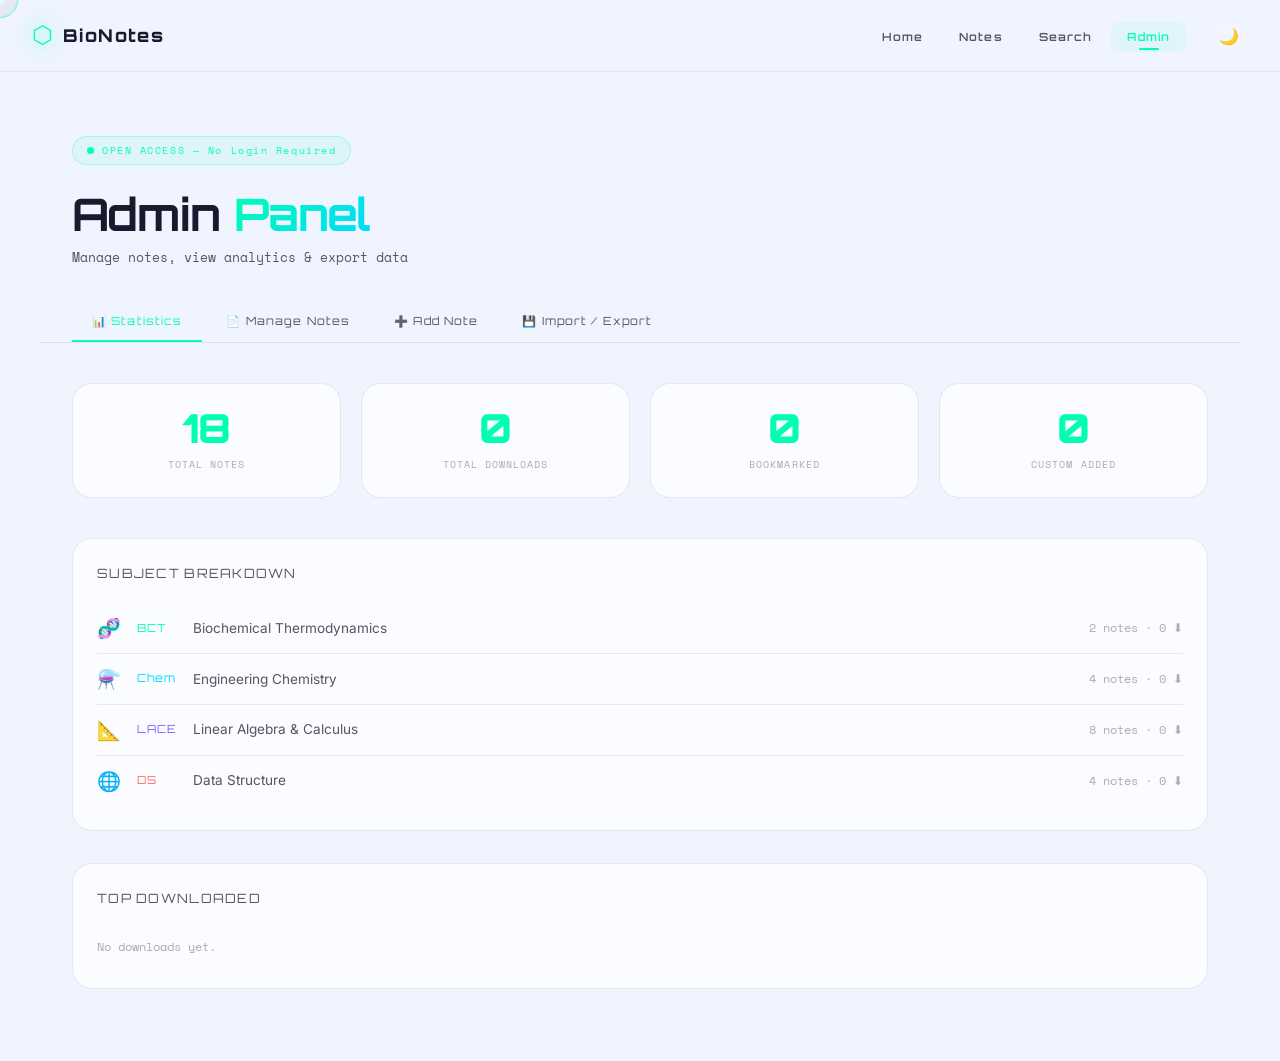
==== admin.html @ 570e51eb "Updated content" ====
<!DOCTYPE html>
<html lang="en" data-theme="dark">
<head>
  <meta charset="UTF-8" />
  <meta name="viewport" content="width=device-width, initial-scale=1.0" />
  <title>Admin Panel | BioNotes</title>
  <meta name="description" content="BioNotes admin panel — manage notes, view stats, export data." />
  <meta name="theme-color" content="#00FFB2" />

  <!-- Fonts -->
  <link rel="preconnect" href="https://fonts.googleapis.com" />
  <link rel="preconnect" href="https://fonts.gstatic.com" crossorigin />
  <link href="https://fonts.googleapis.com/css2?family=Orbitron:wght@400;600;700;900&family=Inter:wght@300;400;500;600&family=Space+Mono:wght@400;700&display=swap" rel="stylesheet" />

  <!-- CSS -->
  <link rel="stylesheet" href="assets/css/global.css" />
  <link rel="stylesheet" href="assets/css/animations.css" />
  <link rel="stylesheet" href="assets/css/cards.css" />

  <!-- GSAP -->
  <script src="https://cdnjs.cloudflare.com/ajax/libs/gsap/3.12.5/gsap.min.js"></script>

  <style>
    /* ── ADMIN PAGE ── */
    .admin-wrap {
      min-height: 100vh;
      padding-top: var(--nav-h);
    }
    .admin-hero {
      padding: 4rem 2rem 2rem;
      max-width: 1200px;
      margin: 0 auto;
    }
    .admin-hero-title {
      font-size: clamp(1.8rem, 4vw, 2.8rem);
      margin-bottom: 0.5rem;
      color: var(--clr-text);
    }
    .admin-hero-sub {
      font-family: var(--font-mono);
      font-size: 0.8rem;
      color: var(--clr-text-dim);
    }
    .admin-open-badge {
      display: inline-flex;
      align-items: center;
      gap: 8px;
      font-family: var(--font-mono);
      font-size: 0.65rem;
      letter-spacing: 0.15em;
      color: #00FFB2;
      background: rgba(0,255,178,0.08);
      border: 1px solid rgba(0,255,178,0.25);
      padding: 5px 14px;
      border-radius: 99px;
      margin-bottom: 1.5rem;
      animation: breathe 3s ease-in-out infinite;
    }

    /* ── TABS ── */
    .admin-tabs {
      display: flex;
      gap: 0.25rem;
      padding: 0 2rem;
      max-width: 1200px;
      margin: 0 auto;
      border-bottom: 1px solid var(--clr-border);
      overflow-x: auto;
      scrollbar-width: none;
    }
    .admin-tabs::-webkit-scrollbar { display: none; }
    .admin-tab {
      font-family: var(--font-head);
      font-size: 0.7rem;
      letter-spacing: 0.1em;
      color: var(--clr-text-dim);
      padding: 0.8rem 1.25rem;
      border-bottom: 2px solid transparent;
      transition: all 0.2s;
      white-space: nowrap;
      flex-shrink: 0;
    }
    .admin-tab.active, .admin-tab:hover { color: var(--clr-primary); }
    .admin-tab.active { border-bottom-color: var(--clr-primary); }

    /* ── SECTIONS ── */
    .admin-section {
      display: none;
      padding: 2.5rem 2rem;
      max-width: 1200px;
      margin: 0 auto;
      animation: fadeInUp 0.4s ease both;
    }
    .admin-section.active { display: block; }

    /* ── STATS GRID ── */
    .stats-grid {
      display: grid;
      grid-template-columns: repeat(auto-fit, minmax(160px, 1fr));
      gap: 1.25rem;
      margin-bottom: 2.5rem;
    }
    .stat-card {
      background: var(--clr-surface);
      border: 1px solid var(--clr-border);
      border-radius: var(--radius-lg);
      padding: 1.5rem;
      text-align: center;
      transition: all 0.3s;
    }
    .stat-card:hover {
      border-color: var(--clr-border-hi);
      transform: translateY(-4px);
      box-shadow: var(--glow-green);
    }
    .stat-card-num {
      font-family: var(--font-head);
      font-size: 2.5rem;
      font-weight: 900;
      color: var(--clr-primary);
      line-height: 1;
      margin-bottom: 0.5rem;
    }
    .stat-card-label {
      font-family: var(--font-mono);
      font-size: 0.65rem;
      letter-spacing: 0.1em;
      color: var(--clr-text-mute);
      text-transform: uppercase;
    }

    /* ── SUBJECT BREAKDOWN ── */
    .breakdown-panel {
      background: var(--clr-surface);
      border: 1px solid var(--clr-border);
      border-radius: var(--radius-lg);
      padding: 1.5rem;
      margin-bottom: 2rem;
    }
    .panel-title {
      font-family: var(--font-head);
      font-size: 0.8rem;
      letter-spacing: 0.1em;
      color: var(--clr-text-dim);
      margin-bottom: 1.25rem;
      text-transform: uppercase;
    }
    .stat-row {
      display: flex;
      align-items: center;
      gap: 1rem;
      padding: 0.6rem 0;
      border-bottom: 1px solid var(--clr-border);
      font-size: 0.85rem;
    }
    .stat-row:last-child { border-bottom: none; }
    .stat-row-icon  { font-size: 1.2rem; }
    .stat-row-code  { font-family: var(--font-head); font-size: 0.7rem; letter-spacing: 0.1em; min-width: 40px; }
    .stat-row-name  { flex: 1; color: var(--clr-text-dim); }
    .stat-row-val   { font-family: var(--font-mono); font-size: 0.72rem; color: var(--clr-text-mute); }
    .dl-row { display: flex; justify-content: space-between; padding: 0.5rem 0; border-bottom: 1px solid var(--clr-border); font-size: 0.82rem; }
    .dl-row:last-child { border-bottom: none; }
    .dl-file { color: var(--clr-text-dim); word-break: break-all; }
    .dl-count { font-family: var(--font-mono); color: var(--clr-primary); flex-shrink: 0; margin-left: 1rem; }

    /* ── NOTES TABLE ── */
    .admin-table-wrap {
      overflow-x: auto;
      border-radius: var(--radius-lg);
      border: 1px solid var(--clr-border);
      margin-bottom: 2rem;
    }
    .admin-table {
      width: 100%;
      border-collapse: collapse;
      font-size: 0.82rem;
    }
    .admin-table th {
      background: var(--clr-surface-2);
      padding: 0.75rem 1rem;
      text-align: left;
      font-family: var(--font-head);
      font-size: 0.65rem;
      letter-spacing: 0.1em;
      color: var(--clr-text-mute);
      text-transform: uppercase;
      border-bottom: 1px solid var(--clr-border);
    }
    .admin-table td {
      padding: 0.7rem 1rem;
      border-bottom: 1px solid var(--clr-border);
      color: var(--clr-text-dim);
      vertical-align: middle;
    }
    .notes-row:last-child td { border-bottom: none; }
    .notes-row:hover td { background: var(--clr-surface); }
    .custom-row td { background: rgba(123,97,255,0.04); }
    .note-title-cell { max-width: 300px; word-break: break-word; color: var(--clr-text); }
    .badge-subject {
      font-family: var(--font-head);
      font-size: 0.65rem;
      letter-spacing: 0.1em;
    }
    .type-badge {
      font-family: var(--font-mono);
      font-size: 0.65rem;
      background: var(--clr-surface-2);
      padding: 2px 8px;
      border-radius: 4px;
      white-space: nowrap;
    }
    .built-in-label {
      font-family: var(--font-mono);
      font-size: 0.62rem;
      color: var(--clr-text-mute);
    }

    /* ── ADMIN BUTTON ── */
    .admin-btn {
      font-family: var(--font-head);
      font-size: 0.65rem;
      letter-spacing: 0.06em;
      padding: 6px 14px;
      border-radius: var(--radius-sm);
      border: 1px solid;
      transition: all 0.2s;
      cursor: none;
    }
    .admin-btn.danger {
      color: #ff6b6b;
      border-color: rgba(255,107,107,0.3);
      background: rgba(255,107,107,0.05);
    }
    .admin-btn.danger:hover {
      background: rgba(255,107,107,0.15);
      border-color: #ff6b6b;
    }
    .admin-btn.primary {
      color: #000;
      background: var(--clr-primary);
      border-color: transparent;
    }
    .admin-btn.primary:hover { opacity: 0.85; }

    /* ── ADD NOTE FORM ── */
    .add-form {
      background: var(--clr-surface);
      border: 1px solid var(--clr-border);
      border-radius: var(--radius-xl);
      padding: 2rem;
      margin-bottom: 2rem;
    }
    .form-row {
      display: grid;
      grid-template-columns: 1fr 1fr;
      gap: 1rem;
      margin-bottom: 1rem;
    }
    .form-group {
      display: flex;
      flex-direction: column;
      gap: 0.4rem;
    }
    .form-label {
      font-family: var(--font-mono);
      font-size: 0.65rem;
      letter-spacing: 0.1em;
      color: var(--clr-text-mute);
      text-transform: uppercase;
    }
    .form-input, .form-select {
      background: var(--clr-bg);
      border: 1px solid var(--clr-border);
      border-radius: var(--radius-sm);
      padding: 0.65rem 0.9rem;
      font-family: var(--font-body);
      font-size: 0.85rem;
      color: var(--clr-text);
      outline: none;
      transition: border-color 0.2s;
    }
    .form-input:focus, .form-select:focus { border-color: var(--clr-primary); }
    [data-theme="light"] .form-input, [data-theme="light"] .form-select {
      background: #fff;
      border-color: rgba(0,0,0,0.1);
    }
    .form-input::placeholder { color: var(--clr-text-mute); }
    .form-select option { background: var(--clr-bg); }
    .form-submit {
      width: 100%;
      padding: 0.85rem;
      background: linear-gradient(135deg, var(--clr-primary), var(--clr-secondary));
      color: #000;
      font-family: var(--font-head);
      font-size: 0.78rem;
      font-weight: 700;
      letter-spacing: 0.08em;
      border: none;
      border-radius: var(--radius-md);
      cursor: none;
      transition: all 0.3s;
      margin-top: 0.5rem;
    }
    .form-submit:hover {
      transform: translateY(-2px);
      box-shadow: var(--glow-green);
    }

    /* ── ADMIN SEARCH ── */
    .admin-search-wrap {
      position: relative;
      margin-bottom: 1.25rem;
    }
    #adminSearch {
      width: 100%;
      max-width: 400px;
      background: var(--clr-surface);
      border: 1px solid var(--clr-border);
      border-radius: var(--radius-md);
      padding: 0.6rem 1rem 0.6rem 2.5rem;
      font-family: var(--font-body);
      font-size: 0.85rem;
      color: var(--clr-text);
      outline: none;
      transition: border-color 0.2s;
    }
    #adminSearch:focus { border-color: var(--clr-primary); }
    .admin-search-icon {
      position: absolute;
      left: 0.75rem;
      top: 50%;
      transform: translateY(-50%);
      color: var(--clr-text-mute);
      font-size: 0.9rem;
      pointer-events: none;
    }

    /* ── DANGER ZONE ── */
    .danger-zone {
      background: rgba(255,107,107,0.04);
      border: 1px solid rgba(255,107,107,0.2);
      border-radius: var(--radius-lg);
      padding: 1.5rem;
      margin-top: 2rem;
    }
    .danger-title {
      font-family: var(--font-head);
      font-size: 0.75rem;
      letter-spacing: 0.1em;
      color: #ff6b6b;
      margin-bottom: 1rem;
    }
    .danger-actions { display: flex; gap: 1rem; flex-wrap: wrap; }

    /* ── IMPORT/EXPORT ── */
    .io-grid {
      display: grid;
      grid-template-columns: 1fr 1fr;
      gap: 1.25rem;
      margin-bottom: 2rem;
    }
    .io-card {
      background: var(--clr-surface);
      border: 1px solid var(--clr-border);
      border-radius: var(--radius-lg);
      padding: 1.5rem;
    }
    .io-card h3 {
      font-family: var(--font-head);
      font-size: 0.85rem;
      color: var(--clr-text);
      margin-bottom: 0.5rem;
    }
    .io-card p {
      font-size: 0.8rem;
      color: var(--clr-text-dim);
      margin-bottom: 1rem;
    }
    .import-label {
      display: inline-block;
      font-family: var(--font-head);
      font-size: 0.72rem;
      letter-spacing: 0.06em;
      color: var(--clr-primary);
      border: 1px solid rgba(0,255,178,0.3);
      padding: 8px 20px;
      border-radius: var(--radius-md);
      cursor: none;
      transition: all 0.2s;
    }
    .import-label:hover { background: rgba(0,255,178,0.08); }
    #importInput { display: none; }

    /* ── TOAST ── */
    .admin-toast {
      position: fixed;
      bottom: 2rem;
      left: 50%;
      transform: translateX(-50%) translateY(20px);
      background: var(--clr-primary);
      color: #000;
      font-family: var(--font-head);
      font-size: 0.78rem;
      letter-spacing: 0.06em;
      padding: 0.75rem 1.5rem;
      border-radius: 99px;
      z-index: 9999;
      opacity: 0;
      transition: opacity 0.3s, transform 0.3s;
      box-shadow: var(--glow-green);
    }
    .admin-toast.error { background: #ff6b6b; }

    .empty-note { color: var(--clr-text-mute); font-family: var(--font-mono); font-size: 0.75rem; padding: 0.5rem 0; }

    @media (max-width: 700px) {
      .form-row { grid-template-columns: 1fr; }
      .io-grid  { grid-template-columns: 1fr; }
    }
  </style>
</head>
<body>
  <div id="scrollProgress"></div>
  <div id="cursor-dot"></div>
  <div id="cursor-ring"></div>

  <!-- NAV -->
  <nav class="navbar" id="navbar">
    <div class="nav-inner">
      <a href="index.html" class="nav-logo">
        <span class="logo-icon">⬡</span>
        <span class="logo-text">BioNotes</span>
      </a>
      <ul class="nav-links">
        <li><a href="index.html"  class="nav-link">Home</a></li>
        <li><a href="notes.html"  class="nav-link">Notes</a></li>
        <li><a href="search.html" class="nav-link">Search</a></li>
        <li><a href="admin.html"  class="nav-link active">Admin</a></li>
      </ul>
      <button class="theme-toggle" aria-label="Toggle theme"><span class="theme-icon">☀️</span></button>
      <button class="nav-hamburger" id="navHamburger" aria-label="Toggle menu">
        <span></span><span></span><span></span>
      </button>
    </div>
    <div class="nav-mobile-menu" id="navMobileMenu">
      <a href="index.html"  class="mobile-link">Home</a>
      <a href="notes.html"  class="mobile-link">Notes</a>
      <a href="search.html" class="mobile-link">Search</a>
      <a href="admin.html"  class="mobile-link">Admin</a>
    </div>
  </nav>

  <div class="admin-wrap">

    <!-- HERO -->
    <div class="admin-hero">
      <div class="admin-open-badge">
        <span style="width:7px;height:7px;border-radius:50%;background:currentColor;flex-shrink:0;animation:pulse 2s infinite"></span>
        OPEN ACCESS — No Login Required
      </div>
      <h1 class="admin-hero-title">Admin <span class="gradient-text">Panel</span></h1>
      <p class="admin-hero-sub">Manage notes, view analytics &amp; export data</p>
    </div>

    <!-- TABS -->
    <div class="admin-tabs">
      <button class="admin-tab active" data-tab="stats">📊 Statistics</button>
      <button class="admin-tab" data-tab="notes">📄 Manage Notes</button>
      <button class="admin-tab" data-tab="add">➕ Add Note</button>
      <button class="admin-tab" data-tab="data">💾 Import / Export</button>
    </div>

    <!-- TAB: STATS -->
    <div class="admin-section active" id="tab-stats">
      <div class="stats-grid">
        <div class="stat-card">
          <div class="stat-card-num" id="statNotes">—</div>
          <div class="stat-card-label">Total Notes</div>
        </div>
        <div class="stat-card">
          <div class="stat-card-num" id="statDownloads">—</div>
          <div class="stat-card-label">Total Downloads</div>
        </div>
        <div class="stat-card">
          <div class="stat-card-num" id="statBookmarks">—</div>
          <div class="stat-card-label">Bookmarked</div>
        </div>
        <div class="stat-card">
          <div class="stat-card-num" id="statCustom">—</div>
          <div class="stat-card-label">Custom Added</div>
        </div>
      </div>

      <div class="breakdown-panel">
        <div class="panel-title">Subject Breakdown</div>
        <div id="subjectBreakdown"></div>
      </div>

      <div class="breakdown-panel">
        <div class="panel-title">Top Downloaded</div>
        <div id="topDownloaded"></div>
      </div>
    </div>

    <!-- TAB: MANAGE NOTES -->
    <div class="admin-section" id="tab-notes">
      <div class="admin-search-wrap">
        <span class="admin-search-icon">🔍</span>
        <input type="search" id="adminSearch" placeholder="Filter notes by title, subject…" />
      </div>
      <div class="admin-table-wrap">
        <table class="admin-table">
          <thead>
            <tr>
              <th>Subject</th>
              <th>Title</th>
              <th>Type</th>
              <th>CO</th>
              <th>Downloads</th>
              <th>Action</th>
            </tr>
          </thead>
          <tbody id="notesTableBody">
            <tr><td colspan="6" style="text-align:center;padding:2rem;color:var(--clr-text-mute);font-family:var(--font-mono);font-size:0.75rem">Loading…</td></tr>
          </tbody>
        </table>
      </div>

      <div class="danger-zone">
        <div class="danger-title">⚠ DANGER ZONE</div>
        <div class="danger-actions">
          <button class="admin-btn danger" id="clearDownloads">Reset Download Counters</button>
          <button class="admin-btn danger" id="clearBookmarks">Clear All Bookmarks</button>
        </div>
      </div>
    </div>

    <!-- TAB: ADD NOTE -->
    <div class="admin-section" id="tab-add">
      <p style="font-size:0.85rem;color:var(--clr-text-dim);margin-bottom:1.5rem;font-family:var(--font-mono)">
        📁 Add a custom note entry. Place the PDF file in the project root first, then register it here. Custom notes are stored in your browser's localStorage.
      </p>
      <form class="add-form" id="addNoteForm">
        <div class="form-row">
          <div class="form-group">
            <label class="form-label" for="nFile">PDF Filename *</label>
            <input class="form-input" id="nFile" name="file" type="text" placeholder="e.g. MyNotes.pdf" required />
          </div>
          <div class="form-group">
            <label class="form-label" for="nSubject">Subject *</label>
            <select class="form-select" id="nSubject" name="subject" required>
              <option value="">Select subject</option>
              <option value="BCT">BCT — Biochemical Thermodynamics</option>
              <option value="Chem">Chem — Engineering Chemistry</option>
              <option value="LACE">LACE — Linear Algebra &amp; Calculus</option>
              <option value="DS">DS — Data Structure</option>
            </select>
          </div>
        </div>
        <div class="form-group" style="margin-bottom:1rem">
          <label class="form-label" for="nTitle">Note Title *</label>
          <input class="form-input" id="nTitle" name="title" type="text" placeholder="e.g. Engineering Chemistry — CO 4" required />
        </div>
        <div class="form-row">
          <div class="form-group">
            <label class="form-label" for="nCO">Course Outcome</label>
            <input class="form-input" id="nCO" name="co" type="number" min="1" max="6" placeholder="e.g. 4" />
          </div>
          <div class="form-group">
            <label class="form-label" for="nType">Type</label>
            <select class="form-select" id="nType" name="type">
              <option>Full Notes</option>
              <option>Combined Notes</option>
              <option>Practice Problems</option>
              <option>Programs</option>
            </select>
          </div>
        </div>
        <button class="form-submit" type="submit">➕ Add Note to Registry</button>
      </form>
    </div>

    <!-- TAB: IMPORT / EXPORT -->
    <div class="admin-section" id="tab-data">
      <div class="io-grid">
        <div class="io-card">
          <h3>📤 Export Data</h3>
          <p>Download all custom notes, download counts, and bookmarks as a JSON file for backup.</p>
          <button class="admin-btn primary" id="exportBtn">Export JSON</button>
        </div>
        <div class="io-card">
          <h3>📥 Import Data</h3>
          <p>Restore a previously exported JSON file. This will overwrite current custom data.</p>
          <label class="import-label" for="importInput">Choose JSON File</label>
          <input type="file" id="importInput" accept=".json" />
        </div>
      </div>
      <div class="breakdown-panel" style="margin-top:0">
        <div class="panel-title">How Custom Notes Work</div>
        <div style="font-size:0.84rem;color:var(--clr-text-dim);line-height:1.8;font-family:var(--font-mono)">
          1. Place your PDF file in the project root folder (<code style="color:var(--clr-primary)">d:\KLbiotech\</code>)<br>
          2. Go to <strong>Add Note</strong> and fill in the filename exactly as it appears<br>
          3. Your note will appear in the Notes browser and Search immediately<br>
          4. Custom notes are saved in your browser — export to share with others
        </div>
      </div>
    </div>

  </div><!-- /admin-wrap -->

  <script src="assets/js/notes-data.js"></script>
  <script src="assets/js/theme.js"></script>
  <script src="assets/js/gsap-animations.js"></script>
  <script src="assets/js/cursor.js"></script>
  <script src="assets/js/admin.js"></script>
</body>
</html>
---- assets/css/global.css ----
/* ═══════════════════════════════════════════════════
   BIONOTES — Global CSS v2.0
   Design System | Reset | Typography | Components
═══════════════════════════════════════════════════ */

/* ── DARK MODE TOKENS (default) ── */
:root {
  --clr-primary:    #00FFB2;
  --clr-secondary:  #00D9FF;
  --clr-accent:     #7B61FF;
  --clr-bg:         #080810;
  --clr-bg-2:       #0d0d1a;
  --clr-surface:    rgba(255,255,255,0.04);
  --clr-surface-2:  rgba(255,255,255,0.08);
  --clr-surface-3:  rgba(255,255,255,0.12);
  --clr-border:     rgba(255,255,255,0.07);
  --clr-border-hi:  rgba(0,255,178,0.25);
  --clr-text:       #E8E8E8;
  --clr-text-dim:   #888;
  --clr-text-mute:  #3A3A4A;

  --glow-green:   0 0 20px rgba(0,255,178,0.35), 0 0 60px rgba(0,255,178,0.12);
  --glow-cyan:    0 0 20px rgba(0,217,255,0.35), 0 0 60px rgba(0,217,255,0.12);
  --glow-purple:  0 0 20px rgba(123,97,255,0.35);
  --glow-subtle:  0 8px 40px rgba(0,0,0,0.6);

  --radius-sm: 8px;
  --radius-md: 14px;
  --radius-lg: 20px;
  --radius-xl: 28px;
  --radius-2xl: 36px;

  --trans-fast:   0.15s cubic-bezier(0.4,0,0.2,1);
  --trans-normal: 0.3s  cubic-bezier(0.4,0,0.2,1);
  --trans-slow:   0.6s  cubic-bezier(0.4,0,0.2,1);
  --trans-spring: 0.4s  cubic-bezier(0.34,1.56,0.64,1);

  --font-head: 'Orbitron', sans-serif;
  --font-body: 'Inter', sans-serif;
  --font-mono: 'Space Mono', monospace;

  --nav-h: 72px;
}

/* ── LIGHT MODE TOKENS ── */
[data-theme="light"] {
  --clr-bg:         #f0f4ff;
  --clr-bg-2:       #e8eeff;
  --clr-surface:    rgba(255,255,255,0.7);
  --clr-surface-2:  rgba(255,255,255,0.85);
  --clr-surface-3:  rgba(255,255,255,0.95);
  --clr-border:     rgba(0,0,0,0.08);
  --clr-border-hi:  rgba(0,180,130,0.3);
  --clr-text:       #1a1a2e;
  --clr-text-dim:   #556;
  --clr-text-mute:  #aab;
  --glow-green:   0 0 20px rgba(0,200,140,0.2), 0 0 40px rgba(0,200,140,0.08);
  --glow-subtle:  0 8px 40px rgba(0,0,0,0.1);
}

/* ── GLOBAL COLOR TRANSITION ── */
html {
  transition: background-color 0.4s ease, color 0.4s ease;
}

/* ── RESET ── */
*, *::before, *::after { box-sizing: border-box; margin: 0; padding: 0; }
html { scroll-behavior: smooth; }
body {
  font-family: var(--font-body);
  background: var(--clr-bg);
  color: var(--clr-text);
  line-height: 1.6;
  min-height: 100vh;
  overflow-x: hidden;
  transition: background 0.4s ease, color 0.4s ease;
}
a { color: inherit; text-decoration: none; }
button { cursor: pointer; font-family: inherit; border: none; background: none; }
img { display: block; max-width: 100%; }
ul { list-style: none; }

/* ── SCROLLBAR ── */
::-webkit-scrollbar { width: 4px; }
::-webkit-scrollbar-track { background: var(--clr-bg); }
::-webkit-scrollbar-thumb {
  background: linear-gradient(180deg, var(--clr-primary), var(--clr-accent));
  border-radius: 99px;
}

/* ── SELECTION ── */
::selection { background: rgba(0,255,178,0.2); color: var(--clr-primary); }

/* ── TYPOGRAPHY ── */
h1, h2, h3, h4 {
  font-family: var(--font-head);
  line-height: 1.15;
  letter-spacing: -0.02em;
}

/* ── GRADIENT TEXT ── */
.gradient-text {
  background: linear-gradient(135deg, var(--clr-primary) 0%, var(--clr-secondary) 100%);
  -webkit-background-clip: text;
  -webkit-text-fill-color: transparent;
  background-clip: text;
}
.gradient-text-2 {
  background: linear-gradient(135deg, var(--clr-secondary) 0%, var(--clr-accent) 100%);
  -webkit-background-clip: text;
  -webkit-text-fill-color: transparent;
  background-clip: text;
}

/* ── SECTION TAG ── */
.section-tag {
  display: inline-block;
  font-family: var(--font-mono);
  font-size: 0.68rem;
  letter-spacing: 0.25em;
  color: var(--clr-primary);
  background: rgba(0,255,178,0.07);
  border: 1px solid rgba(0,255,178,0.2);
  padding: 5px 16px;
  border-radius: 99px;
  margin-bottom: 1rem;
  text-transform: uppercase;
}

/* ── SECTION HEADER ── */
.section-header {
  text-align: center;
  margin-bottom: 3.5rem;
}
.section-title {
  font-size: clamp(2rem, 4vw, 3.2rem);
  margin-bottom: 0.75rem;
  color: var(--clr-text);
}
.section-sub {
  color: var(--clr-text-dim);
  font-size: 1rem;
  max-width: 520px;
  margin: 0 auto;
}

/* ── GLASSMORPHISM CARD BASE ── */
.glass-card {
  background: var(--clr-surface);
  backdrop-filter: blur(20px);
  -webkit-backdrop-filter: blur(20px);
  border: 1px solid var(--clr-border);
  border-radius: var(--radius-lg);
}
[data-theme="light"] .glass-card {
  background: rgba(255,255,255,0.6);
  border-color: rgba(0,0,0,0.06);
  box-shadow: 0 4px 24px rgba(0,0,0,0.08);
}

/* ── BUTTONS ── */
.btn-primary {
  display: inline-flex;
  align-items: center;
  gap: 8px;
  position: relative;
  overflow: hidden;
  background: linear-gradient(135deg, var(--clr-primary), var(--clr-secondary));
  color: #000;
  font-family: var(--font-head);
  font-size: 0.8rem;
  font-weight: 700;
  letter-spacing: 0.06em;
  padding: 14px 30px;
  border-radius: 99px;
  transition: transform var(--trans-normal), box-shadow var(--trans-normal);
  cursor: none;
  border: none;
  text-decoration: none;
}
.btn-primary:hover {
  transform: translateY(-3px) scale(1.04);
  box-shadow: var(--glow-green), 0 20px 40px rgba(0,255,178,0.2);
}
.btn-primary:active { transform: translateY(0) scale(0.97); }
.btn-glow {
  position: absolute;
  inset: -50%;
  background: radial-gradient(circle, rgba(255,255,255,0.3), transparent 70%);
  opacity: 0;
  transition: opacity 0.5s;
  pointer-events: none;
}
.btn-primary:hover .btn-glow { opacity: 1; }

.btn-ghost {
  display: inline-flex;
  align-items: center;
  gap: 8px;
  background: transparent;
  color: var(--clr-text-dim);
  font-family: var(--font-head);
  font-size: 0.8rem;
  font-weight: 600;
  letter-spacing: 0.05em;
  padding: 13px 28px;
  border-radius: 99px;
  border: 1px solid var(--clr-border);
  transition: all var(--trans-normal);
  cursor: none;
  text-decoration: none;
}
.btn-ghost:hover {
  border-color: var(--clr-primary);
  color: var(--clr-primary);
  background: rgba(0,255,178,0.06);
  transform: translateY(-2px);
}

/* ── NAVBAR ── */
.navbar {
  position: fixed;
  top: 0; left: 0; right: 0;
  z-index: 1000;
  height: var(--nav-h);
  background: rgba(8,8,16,0.5);
  backdrop-filter: blur(24px) saturate(180%);
  -webkit-backdrop-filter: blur(24px) saturate(180%);
  border-bottom: 1px solid var(--clr-border);
  transition: background var(--trans-normal), box-shadow var(--trans-normal);
}
[data-theme="light"] .navbar {
  background: rgba(240,244,255,0.7);
  border-bottom-color: rgba(0,0,0,0.06);
}
.navbar.scrolled {
  background: rgba(8,8,16,0.95);
  box-shadow: 0 1px 0 var(--clr-border-hi), 0 4px 30px rgba(0,0,0,0.5);
}
[data-theme="light"] .navbar.scrolled {
  background: rgba(240,244,255,0.97);
  box-shadow: 0 1px 0 rgba(0,180,130,0.2), 0 4px 20px rgba(0,0,0,0.08);
}
.nav-inner {
  max-width: 1360px;
  margin: 0 auto;
  height: 100%;
  display: flex;
  align-items: center;
  gap: 1.5rem;
  padding: 0 2rem;
}
.nav-logo {
  display: flex;
  align-items: center;
  gap: 10px;
  flex-shrink: 0;
  text-decoration: none;
}
.logo-icon {
  font-size: 1.5rem;
  color: var(--clr-primary);
  filter: drop-shadow(0 0 10px var(--clr-primary));
  transition: filter 0.3s;
}
.nav-logo:hover .logo-icon {
  filter: drop-shadow(0 0 20px var(--clr-primary));
}
.logo-text {
  font-family: var(--font-head);
  font-size: 1.1rem;
  font-weight: 800;
  color: var(--clr-text);
  letter-spacing: 0.08em;
}
.nav-links {
  display: flex;
  align-items: center;
  gap: 0.25rem;
  margin-left: auto;
}
.nav-link {
  font-family: var(--font-head);
  font-size: 0.7rem;
  font-weight: 600;
  letter-spacing: 0.1em;
  color: var(--clr-text-dim);
  padding: 8px 16px;
  border-radius: var(--radius-sm);
  transition: color var(--trans-fast), background var(--trans-fast);
  text-decoration: none;
  position: relative;
}
.nav-link::after {
  content: '';
  position: absolute;
  bottom: 2px; left: 50%;
  transform: translateX(-50%) scaleX(0);
  width: 20px;
  height: 2px;
  background: var(--clr-primary);
  border-radius: 99px;
  transition: transform var(--trans-spring);
}
.nav-link:hover::after, .nav-link.active::after { transform: translateX(-50%) scaleX(1); }
.nav-link:hover, .nav-link.active { color: var(--clr-primary); background: rgba(0,255,178,0.06); }
.nav-cta {
  font-family: var(--font-head);
  font-size: 0.72rem;
  font-weight: 700;
  letter-spacing: 0.08em;
  color: #000;
  background: linear-gradient(135deg, var(--clr-primary), var(--clr-secondary));
  padding: 9px 20px;
  border-radius: 99px;
  border: none;
  transition: all var(--trans-fast);
  flex-shrink: 0;
}
.nav-cta:hover {
  transform: scale(1.05);
  box-shadow: 0 0 20px rgba(0,255,178,0.4);
}
.nav-hamburger {
  display: none;
  flex-direction: column;
  gap: 5px;
  padding: 8px;
  margin-left: 0.5rem;
  border-radius: var(--radius-sm);
  transition: background var(--trans-fast);
}
.nav-hamburger:hover { background: var(--clr-surface-2); }
.nav-hamburger span {
  display: block;
  width: 22px;
  height: 2px;
  background: var(--clr-text-dim);
  border-radius: 2px;
  transition: all 0.3s ease;
}
.nav-hamburger.open span:nth-child(1) { transform: rotate(45deg) translate(5px, 5px); }
.nav-hamburger.open span:nth-child(2) { opacity: 0; transform: translateX(-10px); }
.nav-hamburger.open span:nth-child(3) { transform: rotate(-45deg) translate(5px, -5px); }

.nav-mobile-menu {
  display: none;
  flex-direction: column;
  background: rgba(8,8,16,0.98);
  border-top: 1px solid var(--clr-border);
  padding: 1.5rem 2rem;
  gap: 0.5rem;
}
[data-theme="light"] .nav-mobile-menu { background: rgba(240,244,255,0.98); }
.nav-mobile-menu.open { display: flex; }
.mobile-link {
  padding: 12px 0;
  font-family: var(--font-head);
  font-size: 0.85rem;
  color: var(--clr-text-dim);
  border-bottom: 1px solid var(--clr-border);
  text-decoration: none;
  letter-spacing: 0.06em;
  transition: color var(--trans-fast), padding var(--trans-fast);
}
.mobile-link:last-child { border-bottom: none; }
.mobile-link:hover { color: var(--clr-primary); padding-left: 8px; }

/* ── SUBJECTS SECTION (Homepage) ── */
.subjects-section {
  padding: 6rem 2rem;
  max-width: 1360px;
  margin: 0 auto;
  position: relative;
  z-index: 1;
}
.subjects-grid {
  display: grid;
  grid-template-columns: repeat(auto-fit, minmax(280px, 1fr));
  gap: 1.5rem;
}

/* ── HOW IT WORKS ── */
.how-section {
  padding: 6rem 2rem;
  position: relative;
  z-index: 1;
}
.how-section::before {
  content: '';
  position: absolute;
  inset: 0;
  background: linear-gradient(180deg, transparent, rgba(0,255,178,0.02), transparent);
  pointer-events: none;
}
.steps-grid {
  display: grid;
  grid-template-columns: repeat(auto-fit, minmax(240px, 1fr));
  gap: 1.5rem;
  max-width: 960px;
  margin: 0 auto;
}
.step-card {
  background: var(--clr-surface);
  backdrop-filter: blur(12px);
  border: 1px solid var(--clr-border);
  border-radius: var(--radius-xl);
  padding: 2.5rem 2rem;
  text-align: center;
  position: relative;
  overflow: hidden;
  transition: all var(--trans-normal);
}
.step-card::before {
  content: attr(data-step);
  position: absolute;
  top: 1.25rem; right: 1.25rem;
  font-family: var(--font-mono);
  font-size: 0.6rem;
  color: var(--clr-text-mute);
  letter-spacing: 0.1em;
}
.step-card::after {
  content: '';
  position: absolute;
  inset: 0;
  background: radial-gradient(circle at 50% 0%, rgba(0,255,178,0.08), transparent 60%);
  opacity: 0;
  transition: opacity var(--trans-normal);
}
.step-card:hover {
  border-color: var(--clr-border-hi);
  background: var(--clr-surface-2);
  transform: translateY(-6px);
  box-shadow: 0 20px 60px rgba(0,0,0,0.4), var(--glow-green);
}
.step-card:hover::after { opacity: 1; }
.step-icon {
  font-size: 2.8rem;
  margin-bottom: 1.25rem;
  filter: drop-shadow(0 0 12px rgba(0,255,178,0.3));
  transition: filter 0.3s, transform 0.3s;
}
.step-card:hover .step-icon {
  filter: drop-shadow(0 0 20px rgba(0,255,178,0.6));
  transform: scale(1.1) rotate(5deg);
}
.step-card h3 {
  font-size: 1rem;
  font-family: var(--font-head);
  color: var(--clr-text);
  margin-bottom: 0.6rem;
}
.step-card p { font-size: 0.88rem; color: var(--clr-text-dim); line-height: 1.7; }

/* ── FOOTER ── */
.footer {
  border-top: 1px solid var(--clr-border);
  padding: 5rem 2rem 2rem;
  position: relative;
  z-index: 1;
}
.footer-inner { max-width: 1360px; margin: 0 auto; }
.footer-grid {
  display: grid;
  grid-template-columns: 2fr 1fr 1fr 1fr;
  gap: 3rem;
  margin-bottom: 3rem;
}
.footer-brand {
  display: flex;
  flex-direction: column;
  gap: 0.75rem;
}
.footer-logo {
  font-family: var(--font-head);
  font-size: 1.3rem;
  font-weight: 800;
  color: var(--clr-primary);
  display: flex;
  align-items: center;
  gap: 10px;
  letter-spacing: 0.08em;
  filter: drop-shadow(0 0 20px rgba(0,255,178,0.3));
  text-decoration: none;
}
.footer-brand-desc {
  font-size: 0.85rem;
  color: var(--clr-text-dim);
  line-height: 1.7;
  max-width: 300px;
}
.footer-tag {
  font-family: var(--font-mono);
  font-size: 0.62rem;
  letter-spacing: 0.1em;
  color: var(--clr-primary);
  margin-top: 0.25rem;
}
.footer-col {
  display: flex;
  flex-direction: column;
  gap: 0.6rem;
}
.footer-col-title {
  font-family: var(--font-head);
  font-size: 0.68rem;
  letter-spacing: 0.15em;
  text-transform: uppercase;
  color: var(--clr-text);
  margin-bottom: 0.35rem;
}
.footer-link {
  font-size: 0.82rem;
  color: var(--clr-text-dim);
  text-decoration: none;
  transition: color var(--trans-fast), padding-left var(--trans-fast);
  display: block;
}
.footer-link:hover { color: var(--clr-primary); padding-left: 4px; }
.footer-muted {
  font-size: 0.8rem;
  color: var(--clr-text-mute);
  font-family: var(--font-mono);
}
.footer-bottom {
  display: flex;
  align-items: center;
  justify-content: space-between;
  padding-top: 2rem;
  border-top: 1px solid var(--clr-border);
  flex-wrap: wrap;
  gap: 1rem;
}
.footer-copy {
  font-size: 0.75rem;
  color: var(--clr-text-mute);
  font-family: var(--font-mono);
}
.footer-badges {
  display: flex;
  gap: 0.5rem;
  flex-wrap: wrap;
}
.footer-badge {
  font-family: var(--font-mono);
  font-size: 0.6rem;
  letter-spacing: 0.08em;
  color: var(--clr-text-mute);
  border: 1px solid var(--clr-border);
  padding: 3px 10px;
  border-radius: 4px;
}
@media (max-width: 900px) {
  .footer-grid { grid-template-columns: 1fr 1fr; }
  .footer-brand { grid-column: 1 / -1; }
}
@media (max-width: 500px) {
  .footer-grid { grid-template-columns: 1fr; }
  .footer-bottom { flex-direction: column; text-align: center; }
}

/* ── MODAL ── */
.modal-overlay {
  position: fixed;
  inset: 0;
  background: rgba(0,0,0,0.85);
  backdrop-filter: blur(16px);
  -webkit-backdrop-filter: blur(16px);
  z-index: 5000;
  display: flex;
  align-items: center;
  justify-content: center;
  padding: 2rem;
  opacity: 0;
  pointer-events: none;
  transition: opacity var(--trans-normal);
}
.modal-overlay.open {
  opacity: 1;
  pointer-events: all;
}
.modal-box {
  background: linear-gradient(145deg, #111118, #0d0d18);
  border: 1px solid var(--clr-border-hi);
  border-radius: var(--radius-2xl);
  padding: 2.5rem;
  max-width: 520px;
  width: 100%;
  box-shadow: var(--glow-green), 0 40px 80px rgba(0,0,0,0.8);
  transform: scale(0.92) translateY(30px);
  transition: transform var(--trans-spring);
  position: relative;
  overflow: hidden;
}
.modal-box::before {
  content: '';
  position: absolute;
  top: 0; left: 0; right: 0;
  height: 2px;
  background: linear-gradient(90deg, transparent, var(--clr-primary), transparent);
}
.modal-overlay.open .modal-box { transform: scale(1) translateY(0); }
[data-theme="light"] .modal-box { background: linear-gradient(145deg, #ffffff, #f5f7ff); }
.modal-header {
  display: flex;
  align-items: flex-start;
  justify-content: space-between;
  gap: 1rem;
  margin-bottom: 1.5rem;
}
.modal-title {
  font-size: 1.1rem;
  font-family: var(--font-head);
  color: var(--clr-text);
  line-height: 1.4;
}
.modal-close {
  color: var(--clr-text-dim);
  font-size: 1.2rem;
  padding: 4px 10px;
  border-radius: var(--radius-sm);
  transition: color var(--trans-fast), background var(--trans-fast);
  flex-shrink: 0;
}
.modal-close:hover { color: #fff; background: var(--clr-surface-2); }
.modal-meta {
  font-size: 0.85rem;
  color: var(--clr-text-dim);
  margin-bottom: 1.5rem;
  line-height: 1.8;
  background: var(--clr-surface);
  padding: 1rem 1.25rem;
  border-radius: var(--radius-md);
  border: 1px solid var(--clr-border);
}
.modal-meta strong { color: var(--clr-text); font-family: var(--font-mono); font-size: 0.75rem; letter-spacing: 0.05em; }
.modal-actions { display: flex; gap: 1rem; flex-wrap: wrap; }

/* Modal iframe preview */
.modal-preview-wrap {
  margin-bottom: 1.5rem;
  border-radius: var(--radius-md);
  overflow: hidden;
  border: 1px solid var(--clr-border);
  height: 240px;
  background: #000;
  position: relative;
}
.modal-preview-wrap iframe {
  width: 100%; height: 100%;
  border: none;
}
.modal-preview-placeholder {
  position: absolute;
  inset: 0;
  display: flex;
  flex-direction: column;
  align-items: center;
  justify-content: center;
  gap: 0.5rem;
  color: var(--clr-text-mute);
  font-size: 0.75rem;
  font-family: var(--font-mono);
}
.modal-preview-placeholder-icon { font-size: 2rem; }

/* ── ANIMATIONS ── */
@keyframes fadeInUp {
  from { opacity: 0; transform: translateY(30px); }
  to   { opacity: 1; transform: translateY(0); }
}
@keyframes fadeIn {
  from { opacity: 0; }
  to   { opacity: 1; }
}
@keyframes pulse {
  0%, 100% { opacity: 1; }
  50% { opacity: 0.4; }
}
@keyframes float {
  0%, 100% { transform: translateY(0); }
  50% { transform: translateY(-14px); }
}
@keyframes spin {
  from { transform: rotate(0deg); }
  to   { transform: rotate(360deg); }
}
@keyframes shimmer {
  from { background-position: -200% center; }
  to   { background-position: 200% center; }
}
@keyframes breathe {
  0%, 100% { box-shadow: 0 0 20px rgba(0,255,178,0.2); }
  50%       { box-shadow: 0 0 40px rgba(0,255,178,0.5), 0 0 80px rgba(0,255,178,0.1); }
}

.animate-in { animation: fadeInUp 0.7s cubic-bezier(0.4,0,0.2,1) both; }

/* ── BREADCRUMB ── */
.breadcrumb {
  display: flex;
  align-items: center;
  gap: 0.5rem;
  margin-bottom: 2rem;
  font-size: 0.8rem;
  color: var(--clr-text-mute);
  font-family: var(--font-mono);
}
.bc-link {
  color: var(--clr-text-dim);
  text-decoration: none;
  transition: color var(--trans-fast);
}
.bc-link:hover { color: var(--clr-primary); }
.bc-sep { color: var(--clr-text-mute); }
.bc-current { color: var(--clr-primary); }

/* ── FILTER BAR ── */
.filter-bar {
  display: flex;
  align-items: center;
  gap: 0.5rem;
  flex-wrap: wrap;
  margin-bottom: 2.5rem;
}
.filter-btn {
  font-family: var(--font-head);
  font-size: 0.68rem;
  letter-spacing: 0.08em;
  color: var(--clr-text-dim);
  background: var(--clr-surface);
  border: 1px solid var(--clr-border);
  padding: 8px 18px;
  border-radius: 99px;
  transition: all var(--trans-fast);
  cursor: none;
}
.filter-btn:hover, .filter-btn.active {
  color: #000;
  background: linear-gradient(135deg, var(--clr-primary), var(--clr-secondary));
  border-color: transparent;
  box-shadow: 0 0 16px rgba(0,255,178,0.3);
}

/* ── RESPONSIVE ── */
@media (max-width: 900px) {
  .nav-links, .nav-cta { display: none; }
  .nav-hamburger       { display: flex; }
}
@media (max-width: 768px) {
  .subjects-grid { grid-template-columns: 1fr 1fr; }
  .modal-box { padding: 1.5rem; }
}
@media (max-width: 480px) {
  .subjects-grid { grid-template-columns: 1fr; }
}
---- assets/css/animations.css ----
/* ═══════════════════════════════════════════════════════
   BIONOTES — Animations & Special Effects
   Preloader | Custom Cursor | Scroll Progress | Parallax
   Micro-interactions | Page Transitions | Glitch
═══════════════════════════════════════════════════════ */

/* ── HIDE NATIVE CURSOR ── */
*, *::before, *::after { cursor: none !important; }

/* ════════════════════════════════
   PRELOADER
════════════════════════════════ */
#preloader {
  position: fixed;
  inset: 0;
  z-index: 9999;
  background: #060608;
  display: flex;
  flex-direction: column;
  align-items: center;
  justify-content: center;
  gap: 2.5rem;
  transition: opacity 0.8s cubic-bezier(0.4,0,0.2,1),
              visibility 0.8s;
}
#preloader.hidden {
  opacity: 0;
  visibility: hidden;
  pointer-events: none;
}

/* DNA spinner */
.preloader-dna {
  position: relative;
  width: 80px;
  height: 80px;
}
.preloader-dna::before,
.preloader-dna::after {
  content: '';
  position: absolute;
  inset: 0;
  border-radius: 50%;
  border: 2px solid transparent;
}
.preloader-dna::before {
  border-top-color: #00FFB2;
  border-bottom-color: #00FFB2;
  animation: dnaSpinA 1.4s linear infinite;
}
.preloader-dna::after {
  border-left-color: #00D9FF;
  border-right-color: #7B61FF;
  animation: dnaSpinB 1.8s linear infinite reverse;
  inset: 10px;
}
.preloader-dna-dot {
  position: absolute;
  top: 50%; left: 50%;
  transform: translate(-50%,-50%);
  width: 12px;
  height: 12px;
  border-radius: 50%;
  background: #00FFB2;
  box-shadow: 0 0 20px #00FFB2, 0 0 40px rgba(0,255,178,0.5);
  animation: preloaderPulse 1.4s ease-in-out infinite;
}

@keyframes dnaSpinA {
  from { transform: rotate(0deg); }
  to   { transform: rotate(360deg); }
}
@keyframes dnaSpinB {
  from { transform: rotate(0deg); }
  to   { transform: rotate(360deg); }
}
@keyframes preloaderPulse {
  0%, 100% { transform: translate(-50%,-50%) scale(1); opacity: 1; }
  50% { transform: translate(-50%,-50%) scale(1.4); opacity: 0.6; }
}

.preloader-text {
  font-family: 'Orbitron', sans-serif;
  font-size: 0.7rem;
  letter-spacing: 0.35em;
  color: rgba(255,255,255,0.5);
  text-transform: uppercase;
}
.preloader-bar-wrap {
  width: 200px;
  height: 2px;
  background: rgba(255,255,255,0.06);
  border-radius: 99px;
  overflow: hidden;
}
.preloader-bar {
  height: 100%;
  width: 0%;
  background: linear-gradient(90deg, #00FFB2, #00D9FF, #7B61FF);
  border-radius: 99px;
  transition: width 0.3s ease;
}
.preloader-logo {
  font-family: 'Orbitron', sans-serif;
  font-size: 1.8rem;
  font-weight: 900;
  letter-spacing: 0.1em;
  background: linear-gradient(135deg, #00FFB2, #00D9FF);
  -webkit-background-clip: text;
  -webkit-text-fill-color: transparent;
  background-clip: text;
  margin-bottom: -1rem;
}

/* ════════════════════════════════
   SCROLL PROGRESS BAR
════════════════════════════════ */
#scrollProgress {
  position: fixed;
  top: 0; left: 0;
  height: 3px;
  width: 100%;
  z-index: 9000;
  background: transparent;
  pointer-events: none;
}
#scrollProgress::after {
  content: '';
  position: absolute;
  top: 0; left: 0;
  height: 100%;
  width: var(--scroll-pct, 0%);
  background: linear-gradient(90deg, #00FFB2, #00D9FF, #7B61FF);
  border-radius: 0 2px 2px 0;
  box-shadow: 0 0 12px rgba(0,255,178,0.6);
  transition: width 0.05s linear;
}

/* ════════════════════════════════
   CUSTOM CURSOR
════════════════════════════════ */
#cursor-dot {
  position: fixed;
  top: 0; left: 0;
  width: 8px;
  height: 8px;
  border-radius: 50%;
  background: #00FFB2;
  box-shadow: 0 0 12px #00FFB2, 0 0 24px rgba(0,255,178,0.5);
  pointer-events: none;
  z-index: 99999;
  transform: translate(-50%, -50%);
  transition: width 0.2s, height 0.2s, background 0.2s, box-shadow 0.2s;
  mix-blend-mode: screen;
}
#cursor-ring {
  position: fixed;
  top: 0; left: 0;
  width: 36px;
  height: 36px;
  border-radius: 50%;
  border: 1.5px solid rgba(0,255,178,0.5);
  pointer-events: none;
  z-index: 99998;
  transform: translate(-50%, -50%);
  transition: width 0.3s, height 0.3s, border-color 0.3s, border-width 0.3s;
  backdrop-filter: invert(0.05);
}

/* Hover states */
body.cursor-hover #cursor-dot {
  width: 14px;
  height: 14px;
  background: #00D9FF;
  box-shadow: 0 0 20px #00D9FF, 0 0 40px rgba(0,217,255,0.4);
}
body.cursor-hover #cursor-ring {
  width: 50px;
  height: 50px;
  border-color: rgba(0,217,255,0.6);
  border-width: 2px;
}
body.cursor-click #cursor-dot {
  width: 6px;
  height: 6px;
}
body.cursor-click #cursor-ring {
  width: 24px;
  height: 24px;
  border-color: #00FFB2;
}

/* Cursor trail */
.cursor-trail {
  position: fixed;
  width: 5px;
  height: 5px;
  border-radius: 50%;
  pointer-events: none;
  z-index: 99997;
  transform: translate(-50%,-50%);
  background: rgba(0,255,178,0.4);
  animation: trailFade 0.6s ease forwards;
}
@keyframes trailFade {
  to { opacity: 0; transform: translate(-50%,-50%) scale(0); }
}

/* ════════════════════════════════
   PAGE TRANSITION OVERLAY
════════════════════════════════ */
#pageTransition {
  position: fixed;
  inset: 0;
  z-index: 9998;
  background: linear-gradient(135deg, #060608 0%, #0f0f1a 100%);
  transform: scaleY(0);
  transform-origin: bottom;
  pointer-events: none;
}
#pageTransition.entering {
  transform: scaleY(1);
  transform-origin: bottom;
  transition: transform 0.5s cubic-bezier(0.76,0,0.24,1);
}
#pageTransition.leaving {
  transform: scaleY(0);
  transform-origin: top;
  transition: transform 0.5s cubic-bezier(0.76,0,0.24,1);
}

/* ════════════════════════════════
   PARALLAX LAYERS
════════════════════════════════ */
.hero {
  overflow: visible;
}
.parallax-stars {
  position: absolute;
  inset: -20%;
  pointer-events: none;
  z-index: 0;
  will-change: transform;
}
.parallax-grid {
  position: absolute;
  inset: 0;
  background-image:
    linear-gradient(rgba(0,255,178,0.03) 1px, transparent 1px),
    linear-gradient(90deg, rgba(0,255,178,0.03) 1px, transparent 1px);
  background-size: 80px 80px;
  pointer-events: none;
  z-index: 0;
  will-change: transform;
  animation: gridDrift 30s linear infinite;
}
@keyframes gridDrift {
  from { background-position: 0 0; }
  to   { background-position: 80px 80px; }
}

/* ════════════════════════════════
   FLOATING DOM PARTICLES (hero)
════════════════════════════════ */
.particle {
  position: absolute;
  border-radius: 50%;
  pointer-events: none;
  animation: floatUp linear infinite;
}
@keyframes floatUp {
  0%   { transform: translateY(0) translateX(0) scale(1); opacity: 0; }
  10%  { opacity: 1; }
  90%  { opacity: 0.6; }
  100% { transform: translateY(-100vh) translateX(var(--drift, 0px)) scale(0.3); opacity: 0; }
}

/* ════════════════════════════════
   GSAP REVEAL CLASSES
════════════════════════════════ */
.gsap-reveal {
  opacity: 0;
  transform: translateY(50px);
}
.gsap-reveal-left {
  opacity: 0;
  transform: translateX(-50px);
}
.gsap-reveal-right {
  opacity: 0;
  transform: translateX(50px);
}
.gsap-reveal-scale {
  opacity: 0;
  transform: scale(0.8);
}

/* ════════════════════════════════
   TYPEWRITER CURSOR
════════════════════════════════ */
.typewriter-cursor {
  display: inline-block;
  width: 3px;
  height: 1em;
  background: #00FFB2;
  margin-left: 4px;
  animation: typewriterBlink 1s step-end infinite;
  vertical-align: text-bottom;
}
@keyframes typewriterBlink {
  0%, 100% { opacity: 1; }
  50% { opacity: 0; }
}

/* ════════════════════════════════
   MAGNETIC BUTTON WRAPPER
════════════════════════════════ */
.magnetic-wrap {
  display: inline-block;
  position: relative;
}

/* ════════════════════════════════
   GLITCH TEXT
════════════════════════════════ */
.glitch {
  position: relative;
}
.glitch::before,
.glitch::after {
  content: attr(data-text);
  position: absolute;
  top: 0; left: 0;
  width: 100%;
  height: 100%;
  -webkit-background-clip: text;
  background-clip: text;
}
.glitch::before {
  background: linear-gradient(135deg, #00FFB2, #00D9FF);
  -webkit-background-clip: text;
  -webkit-text-fill-color: transparent;
  background-clip: text;
  animation: glitchA 4s infinite;
  clip-path: polygon(0 0, 100% 0, 100% 45%, 0 45%);
  transform: translateX(-3px);
}
.glitch::after {
  background: linear-gradient(135deg, #7B61FF, #00D9FF);
  -webkit-background-clip: text;
  -webkit-text-fill-color: transparent;
  background-clip: text;
  animation: glitchB 4s infinite 0.1s;
  clip-path: polygon(0 60%, 100% 60%, 100% 100%, 0 100%);
  transform: translateX(3px);
}
@keyframes glitchA {
  0%, 90%, 100% { opacity: 0; transform: translateX(0); }
  91% { opacity: 0.8; transform: translateX(-4px); }
  92% { opacity: 0; }
  93% { opacity: 0.7; transform: translateX(4px); }
  94% { opacity: 0; }
}
@keyframes glitchB {
  0%, 90%, 100% { opacity: 0; transform: translateX(0); }
  91% { opacity: 0.8; transform: translateX(4px); }
  92% { opacity: 0; }
  93% { opacity: 0.7; transform: translateX(-3px); }
  94% { opacity: 0; }
}

/* ════════════════════════════════
   AMBIENT GLOW ORBS (background)
════════════════════════════════ */
.ambient-orb {
  position: fixed;
  border-radius: 50%;
  filter: blur(120px);
  pointer-events: none;
  z-index: 0;
  animation: orbFloat 12s ease-in-out infinite;
}
.ambient-orb-1 {
  width: 600px; height: 600px;
  background: radial-gradient(circle, rgba(0,255,178,0.06) 0%, transparent 70%);
  top: -20%; right: -10%;
  animation-delay: 0s;
}
.ambient-orb-2 {
  width: 500px; height: 500px;
  background: radial-gradient(circle, rgba(123,97,255,0.07) 0%, transparent 70%);
  bottom: -20%; left: -10%;
  animation-delay: -4s;
}
.ambient-orb-3 {
  width: 400px; height: 400px;
  background: radial-gradient(circle, rgba(0,217,255,0.05) 0%, transparent 70%);
  top: 40%; left: 40%;
  animation-delay: -8s;
}
@keyframes orbFloat {
  0%, 100% { transform: translate(0, 0) scale(1); }
  33%       { transform: translate(30px, -40px) scale(1.05); }
  66%       { transform: translate(-20px, 20px) scale(0.95); }
}

/* ════════════════════════════════
   SECTION ENTRANCE (enhanced)
════════════════════════════════ */
.stagger-child {
  opacity: 0;
  transform: translateY(30px);
}

/* counter number wrap */
.stat-num {
  display: inline-block;
}

/* ════════════════════════════════
   SMOOTH SCROLL HINT ANIMATION
════════════════════════════════ */
.hero-scroll-hint {
  animation: fadeInUp 1s ease 2s both;
}

/* ════════════════════════════════
   THEME TOGGLE BUTTON
════════════════════════════════ */
.theme-toggle {
  width: 38px;
  height: 38px;
  border-radius: 50%;
  background: rgba(255,255,255,0.05);
  border: 1px solid rgba(255,255,255,0.1);
  display: flex;
  align-items: center;
  justify-content: center;
  font-size: 1rem;
  color: var(--clr-text-dim);
  transition: all 0.3s ease;
  flex-shrink: 0;
}
.theme-toggle:hover {
  background: rgba(0,255,178,0.1);
  border-color: rgba(0,255,178,0.3);
  color: #00FFB2;
  transform: rotate(180deg);
}

/* ════════════════════════════════
   BOOKMARK ANIMATION
════════════════════════════════ */
@keyframes bookmarkPop {
  0% { transform: scale(1); }
  50% { transform: scale(1.4); }
  100% { transform: scale(1); }
}
.bookmarked {
  animation: bookmarkPop 0.3s ease;
  color: #FFD700 !important;
}

/* ════════════════════════════════
   MOBILE RESPONSIVE
════════════════════════════════ */
@media (max-width: 768px) {
  #cursor-dot, #cursor-ring { display: none; }
  * { cursor: auto !important; }
  .ambient-orb { display: none; }
}
---- assets/css/cards.css ----
/* ═══════════════════════════════════════════════════
   BIONOTES — Cards CSS v2.0
   Subject Cards | Note Cards | Sidebar | Bookmarks
═══════════════════════════════════════════════════ */

/* ════════════════════════════════
   SUBJECT CARDS (Homepage)
════════════════════════════════ */
.subject-card {
  position: relative;
  display: flex;
  flex-direction: column;
  gap: 0.75rem;
  padding: 2.25rem;
  background: var(--clr-surface);
  backdrop-filter: blur(20px);
  -webkit-backdrop-filter: blur(20px);
  border: 1px solid var(--clr-border);
  border-radius: var(--radius-xl);
  overflow: hidden;
  text-decoration: none;
  color: inherit;
  transition: transform 0.4s cubic-bezier(0.34,1.56,0.64,1),
              box-shadow 0.4s ease,
              border-color 0.4s ease;
  transform-style: preserve-3d;
  cursor: none;
  animation: fadeInUp 0.7s cubic-bezier(0.4,0,0.2,1) both;
}

/* shimmer on load */
.subject-card::before {
  content: '';
  position: absolute;
  inset: 0;
  background: linear-gradient(
    105deg,
    transparent 20%,
    rgba(var(--card-rgb), 0.08) 50%,
    transparent 80%
  );
  opacity: 0;
  transition: opacity 0.4s;
}

/* glow ring on hover */
.subject-card::after {
  content: '';
  position: absolute;
  inset: -1px;
  border-radius: inherit;
  background: linear-gradient(135deg,
    rgba(var(--card-rgb),0.5),
    transparent 40%,
    transparent 60%,
    rgba(var(--card-rgb),0.3)
  );
  opacity: 0;
  transition: opacity 0.4s;
  pointer-events: none;
  z-index: 0;
}

.subject-card:hover {
  transform: perspective(800px) translateY(-10px) scale(1.02);
  box-shadow:
    0 30px 70px rgba(0,0,0,0.5),
    0 0 0 1px rgba(var(--card-rgb), 0.3),
    0 0 40px rgba(var(--card-rgb), 0.15);
  border-color: rgba(var(--card-rgb), 0.4);
}
.subject-card:hover::before { opacity: 1; }
.subject-card:hover::after  { opacity: 1; }

[data-theme="light"] .subject-card {
  background: rgba(255,255,255,0.7);
  border-color: rgba(0,0,0,0.06);
  box-shadow: 0 4px 24px rgba(0,0,0,0.06);
}
[data-theme="light"] .subject-card:hover {
  box-shadow: 0 20px 60px rgba(0,0,0,0.12), 0 0 0 1px rgba(var(--card-rgb),0.4);
}

/* All inner children above the pseudo-elements */
.subject-card > * { position: relative; z-index: 1; }

.subject-card-icon {
  font-size: 2.4rem;
  margin-bottom: 0.25rem;
  display: inline-block;
  filter: drop-shadow(0 0 12px rgba(var(--card-rgb), 0.4));
  transition: filter 0.4s, transform 0.4s;
}
.subject-card:hover .subject-card-icon {
  filter: drop-shadow(0 0 24px rgba(var(--card-rgb), 0.7));
  transform: rotate(-8deg) scale(1.15);
}
.subject-card-code {
  font-family: var(--font-head);
  font-size: 0.7rem;
  letter-spacing: 0.2em;
  color: rgba(var(--card-rgb), 1);
  text-shadow: 0 0 20px rgba(var(--card-rgb), 0.4);
}
.subject-card-name {
  font-family: var(--font-head);
  font-size: 1.05rem;
  font-weight: 700;
  color: var(--clr-text);
  line-height: 1.3;
}
.subject-card-count {
  font-size: 0.8rem;
  color: var(--clr-text-dim);
  font-family: var(--font-mono);
}
.subject-card-desc {
  font-size: 0.82rem;
  color: var(--clr-text-dim);
  line-height: 1.6;
  flex-grow: 1;
  display: -webkit-box;
  -webkit-line-clamp: 2;
  -webkit-box-orient: vertical;
  overflow: hidden;
}
.subject-card-arrow {
  align-self: flex-start;
  font-size: 1.2rem;
  color: rgba(var(--card-rgb), 0.7);
  transition: transform 0.3s var(--trans-spring), color 0.3s;
  margin-top: auto;
}
.subject-card:hover .subject-card-arrow {
  transform: translateX(6px);
  color: rgba(var(--card-rgb), 1);
}
.subject-card-progress {
  position: absolute;
  bottom: 0; left: 0;
  height: 3px;
  width: 0%;
  background: linear-gradient(90deg, rgba(var(--card-rgb),0.8), rgba(var(--card-rgb),0.2));
  transition: width 0.5s ease;
  border-radius: 0 0 0 var(--radius-xl);
}
.subject-card:hover .subject-card-progress { width: 100%; }

/* Color band accent top */
.subject-card-band {
  position: absolute;
  top: 0; left: 0; right: 0;
  height: 3px;
  background: linear-gradient(90deg, rgba(var(--card-rgb),0.8), transparent);
  border-radius: var(--radius-xl) var(--radius-xl) 0 0;
}

/* ════════════════════════════════
   NOTES PAGE LAYOUT
════════════════════════════════ */
.notes-layout {
  display: flex;
  min-height: calc(100vh - var(--nav-h));
  padding-top: var(--nav-h);
}
.notes-main {
  flex: 1;
  padding: 2.5rem 2.5rem 4rem;
  max-width: calc(100% - 300px);
  min-width: 0;
}

/* ── PAGE HEADER ── */
.notes-page-header {
  margin-bottom: 2.5rem;
}
.notes-page-tag {
  display: inline-block;
  font-family: var(--font-mono);
  font-size: 0.65rem;
  letter-spacing: 0.25em;
  color: var(--clr-primary);
  background: rgba(0,255,178,0.07);
  border: 1px solid rgba(0,255,178,0.2);
  padding: 5px 14px;
  border-radius: 99px;
  margin-bottom: 0.75rem;
}
.notes-page-title {
  font-size: clamp(1.8rem, 3vw, 2.6rem);
  color: var(--clr-text);
  margin-bottom: 0.6rem;
}
.notes-page-sub {
  color: var(--clr-text-dim);
  font-size: 0.9rem;
  font-family: var(--font-mono);
}

/* ── SUBJECT SECTIONS ── */
.subject-section {
  margin-bottom: 3.5rem;
}
.subject-section-header {
  display: flex;
  align-items: center;
  justify-content: space-between;
  padding: 1.25rem 1.5rem;
  background: var(--clr-surface);
  border: 1px solid var(--clr-border);
  border-radius: var(--radius-lg);
  margin-bottom: 0;
  cursor: none;
  transition: all var(--trans-normal);
  border-bottom-left-radius: 0;
  border-bottom-right-radius: 0;
}
.subject-section-header.closed {
  border-bottom-left-radius: var(--radius-lg);
  border-bottom-right-radius: var(--radius-lg);
}
.subject-section-header:hover {
  background: var(--clr-surface-2);
  border-color: var(--clr-border-hi);
}
.ssh-left { display: flex; align-items: center; gap: 1rem; }
.ssh-icon { font-size: 1.8rem; }
.ssh-code {
  font-family: var(--font-head);
  font-size: 0.7rem;
  letter-spacing: 0.2em;
  margin-bottom: 2px;
}
.ssh-name {
  font-family: var(--font-head);
  font-size: 0.92rem;
  font-weight: 600;
  color: var(--clr-text);
}
.ssh-right { display: flex; align-items: center; gap: 0.75rem; }
.ssh-count {
  font-family: var(--font-mono);
  font-size: 0.7rem;
  color: var(--clr-text-mute);
  background: var(--clr-surface-2);
  padding: 3px 10px;
  border-radius: 99px;
}
.ssh-chevron {
  color: var(--clr-text-dim);
  font-size: 1rem;
  transition: transform 0.3s ease;
  display: inline-block;
}
.subject-section-header.open .ssh-chevron { transform: rotate(180deg); }

/* ── NOTES GRID ── */
.notes-grid {
  display: grid;
  grid-template-columns: repeat(auto-fill, minmax(220px, 1fr));
  gap: 1.25rem;
  padding: 1.25rem;
  background: var(--clr-surface);
  border: 1px solid var(--clr-border);
  border-top: none;
  border-radius: 0 0 var(--radius-lg) var(--radius-lg);
  max-height: 9999px;
  overflow: hidden;
  transition: max-height 0.5s cubic-bezier(0.4,0,0.2,1),
              padding 0.4s ease,
              opacity 0.4s ease;
  opacity: 1;
}
.notes-grid:not(.open) {
  max-height: 0;
  padding-top: 0;
  padding-bottom: 0;
  opacity: 0;
}

/* ── NOTE CARD ── */
.note-card {
  position: relative;
  background: var(--clr-bg-2, #0d0d1a);
  border: 1px solid var(--clr-border);
  border-radius: var(--radius-lg);
  padding: 1.5rem 1.25rem 1.25rem;
  overflow: hidden;
  transition:
    transform 0.35s cubic-bezier(0.34,1.56,0.64,1),
    box-shadow 0.35s ease,
    border-color 0.35s ease;
  cursor: none;
  display: flex;
  flex-direction: column;
  gap: 0.6rem;
  --mx: 50%; --my: 50%;
  transform-style: preserve-3d;
}
/* Mouse-tracking glow */
.note-card::before {
  content: '';
  position: absolute;
  inset: 0;
  background: radial-gradient(circle at var(--mx) var(--my),
    rgba(0,255,178,0.09) 0%,
    transparent 65%
  );
  opacity: 0;
  transition: opacity 0.3s;
  pointer-events: none;
}
.note-card:hover {
  transform: perspective(600px) rotateY(calc((var(--mx, 50%) - 50%) * 0.08deg)) rotateX(calc((var(--my, 50%) - 50%) * -0.08deg)) translateY(-6px) scale(1.02);
  box-shadow: 0 20px 50px rgba(0,0,0,0.5), var(--glow-green);
  border-color: rgba(0,255,178,0.25);
}
.note-card:hover::before { opacity: 1; }

[data-theme="light"] .note-card { background: rgba(255,255,255,0.8); }
[data-theme="light"] .note-card:hover { box-shadow: 0 16px 40px rgba(0,0,0,0.1); }

/* note card top border glow */
.note-card::after {
  content: '';
  position: absolute;
  top: 0; left: 0; right: 0;
  height: 2px;
  background: linear-gradient(90deg, var(--clr-primary), var(--clr-secondary), var(--clr-accent));
  opacity: 0;
  transition: opacity 0.3s;
}
.note-card:hover::after { opacity: 0.7; }

.note-card-pdf-badge {
  position: absolute;
  top: 1rem; right: 1rem;
  font-family: var(--font-mono);
  font-size: 0.55rem;
  letter-spacing: 0.1em;
  color: #000;
  background: var(--clr-primary);
  padding: 2px 8px;
  border-radius: 4px;
  font-weight: 700;
}

.note-card-tag {
  display: inline-flex;
  align-items: center;
  gap: 6px;
  font-family: var(--font-mono);
  font-size: 0.62rem;
  letter-spacing: 0.1em;
  color: rgba(var(--tag-rgb), 1);
  background: rgba(var(--tag-rgb), 0.1);
  border: 1px solid rgba(var(--tag-rgb), 0.2);
  padding: 3px 10px;
  border-radius: 99px;
  align-self: flex-start;
}
.note-card-tag-dot {
  width: 5px; height: 5px;
  border-radius: 50%;
  background: rgba(var(--tag-rgb), 1);
  box-shadow: 0 0 6px rgba(var(--tag-rgb), 0.6);
  flex-shrink: 0;
}

.note-card-title {
  font-family: var(--font-head);
  font-size: 0.82rem;
  font-weight: 600;
  color: var(--clr-text);
  line-height: 1.4;
  display: -webkit-box;
  -webkit-line-clamp: 2;
  -webkit-box-orient: vertical;
  overflow: hidden;
  flex-grow: 1;
}

.note-card-type {
  font-family: var(--font-mono);
  font-size: 0.65rem;
  letter-spacing: 0.05em;
  color: var(--clr-text-mute);
}

/* download count badge */
.note-card-downloads {
  display: flex;
  align-items: center;
  gap: 4px;
  font-family: var(--font-mono);
  font-size: 0.6rem;
  color: var(--clr-text-mute);
}

.note-card-actions {
  display: flex;
  align-items: center;
  gap: 0.5rem;
  margin-top: 0.5rem;
  flex-wrap: wrap;
}
.nca-btn {
  display: inline-flex;
  align-items: center;
  gap: 5px;
  font-family: var(--font-head);
  font-size: 0.62rem;
  letter-spacing: 0.06em;
  font-weight: 700;
  padding: 7px 14px;
  border-radius: 99px;
  transition: all var(--trans-fast);
  border: 1px solid transparent;
  text-decoration: none;
  cursor: none;
}
.nca-view {
  color: #000;
  background: linear-gradient(135deg, var(--clr-primary), var(--clr-secondary));
}
.nca-view:hover {
  transform: scale(1.05);
  box-shadow: 0 0 16px rgba(0,255,178,0.4);
}
.nca-download {
  color: var(--clr-text-dim);
  border-color: var(--clr-border);
  background: transparent;
}
.nca-download:hover {
  border-color: var(--clr-primary);
  color: var(--clr-primary);
  background: rgba(0,255,178,0.06);
}

/* bookmark button */
.nca-bookmark {
  margin-left: auto;
  color: var(--clr-text-mute);
  font-size: 0.9rem;
  padding: 6px;
  border-radius: var(--radius-sm);
  background: transparent;
  border: none;
  transition: all var(--trans-fast);
}
.nca-bookmark:hover { color: #FFD700; transform: scale(1.15); }
.nca-bookmark.active { color: #FFD700; filter: drop-shadow(0 0 6px #FFD700); }

/* ════════════════════════════════
   SIDEBAR
════════════════════════════════ */
.sidebar {
  width: 300px;
  flex-shrink: 0;
  background: var(--clr-surface);
  border-right: 1px solid var(--clr-border);
  height: calc(100vh - var(--nav-h));
  position: sticky;
  top: var(--nav-h);
  overflow-y: auto;
  display: flex;
  flex-direction: column;
  transition: transform 0.4s cubic-bezier(0.4,0,0.2,1);
}
.sidebar::-webkit-scrollbar { width: 3px; }
.sidebar::-webkit-scrollbar-thumb { background: var(--clr-border-hi); }

.sidebar-header {
  padding: 1.5rem 1.5rem 1rem;
  border-bottom: 1px solid var(--clr-border);
  display: flex;
  align-items: center;
  justify-content: space-between;
  flex-shrink: 0;
  position: sticky;
  top: 0;
  background: inherit;
  z-index: 2;
  backdrop-filter: blur(10px);
}
.sidebar-title {
  font-family: var(--font-head);
  font-size: 0.75rem;
  letter-spacing: 0.12em;
  color: var(--clr-text);
  display: flex;
  align-items: center;
  gap: 8px;
}
.sidebar-toggle {
  color: var(--clr-text-mute);
  font-size: 0.9rem;
  padding: 4px 8px;
  border-radius: var(--radius-sm);
  transition: all var(--trans-fast);
}
.sidebar-toggle:hover { color: var(--clr-primary); background: var(--clr-surface-2); }

.sidebar-nav {
  flex: 1;
  padding: 1rem 0;
  overflow-y: auto;
}

.sb-subject { border-bottom: 1px solid var(--clr-border); }
.sb-subject-btn {
  width: 100%;
  display: flex;
  align-items: center;
  gap: 0.75rem;
  padding: 0.9rem 1.5rem;
  text-align: left;
  transition: background var(--trans-fast), color var(--trans-fast);
}
.sb-subject-btn:hover { background: var(--clr-surface-2); }
.sb-subject-btn.open { background: var(--clr-surface-2); }
.sb-dot {
  width: 8px; height: 8px;
  border-radius: 50%;
  flex-shrink: 0;
  box-shadow: 0 0 8px currentColor;
}
.sb-subject-info { flex: 1; min-width: 0; }
.sb-subject-code {
  font-family: var(--font-head);
  font-size: 0.65rem;
  letter-spacing: 0.15em;
}
.sb-subject-name {
  font-size: 0.78rem;
  color: var(--clr-text-dim);
  white-space: nowrap;
  overflow: hidden;
  text-overflow: ellipsis;
}
.sb-count {
  font-family: var(--font-mono);
  font-size: 0.65rem;
  color: var(--clr-text-mute);
  background: var(--clr-surface-3);
  padding: 2px 8px;
  border-radius: 99px;
  flex-shrink: 0;
}
.sb-chevron {
  color: var(--clr-text-mute);
  font-size: 0.8rem;
  transition: transform 0.3s;
  flex-shrink: 0;
}
.sb-subject-btn.open .sb-chevron { transform: rotate(90deg); }

.sb-notes {
  max-height: 0;
  overflow: hidden;
  transition: max-height 0.4s cubic-bezier(0.4,0,0.2,1);
  background: rgba(0,0,0,0.15);
}
.sb-notes.open { max-height: 500px; }
.sb-note-link {
  display: block;
  width: 100%;
  text-align: left;
  padding: 0.6rem 1.5rem 0.6rem 3rem;
  font-size: 0.75rem;
  color: var(--clr-text-dim);
  transition: color var(--trans-fast), background var(--trans-fast), padding var(--trans-fast);
  border-left: 2px solid transparent;
}
.sb-note-link:hover {
  color: var(--clr-primary);
  background: rgba(0,255,178,0.04);
  border-left-color: var(--clr-primary);
  padding-left: calc(3rem + 4px);
}

.sidebar-footer {
  padding: 1rem 1.5rem;
  border-top: 1px solid var(--clr-border);
  flex-shrink: 0;
}
.sidebar-stat {
  font-family: var(--font-mono);
  font-size: 0.65rem;
  color: var(--clr-text-mute);
  letter-spacing: 0.05em;
}

/* Sidebar open btn (mobile) */
.sidebar-open-btn {
  display: none;
  position: fixed;
  bottom: 1.5rem;
  left: 50%;
  transform: translateX(-50%);
  font-family: var(--font-head);
  font-size: 0.72rem;
  letter-spacing: 0.08em;
  color: #000;
  background: linear-gradient(135deg, var(--clr-primary), var(--clr-secondary));
  padding: 12px 24px;
  border-radius: 99px;
  box-shadow: var(--glow-green), 0 8px 24px rgba(0,0,0,0.4);
  z-index: 100;
  border: none;
  transition: all var(--trans-spring);
  animation: breathe 3s ease-in-out infinite;
}
.sidebar-open-btn:hover { transform: translateX(-50%) scale(1.06); }

/* ════════════════════════════════
   SUBJECTS LISTING (filter view)
════════════════════════════════ */
.subjects-listing {
  display: flex;
  flex-direction: column;
}

/* ════════════════════════════════
   RESPONSIVE
════════════════════════════════ */
@media (max-width: 900px) {
  .notes-layout { display: block; }
  .notes-main { max-width: 100%; padding: 1.5rem; }
  .sidebar {
    position: fixed;
    top: 0; left: 0;
    width: min(320px, 90vw);
    height: 100vh;
    z-index: 400;
    transform: translateX(-100%);
    border-right-color: var(--clr-border-hi);
    box-shadow: 8px 0 40px rgba(0,0,0,0.6);
  }
  .sidebar.open { transform: translateX(0); }
  .sidebar-open-btn { display: block; }
  .notes-grid { grid-template-columns: repeat(auto-fill, minmax(180px, 1fr)); }
}
@media (max-width: 480px) {
  .notes-grid { grid-template-columns: 1fr 1fr; }
  .notes-main { padding-bottom: 6rem; } /* space for floating btn */
}
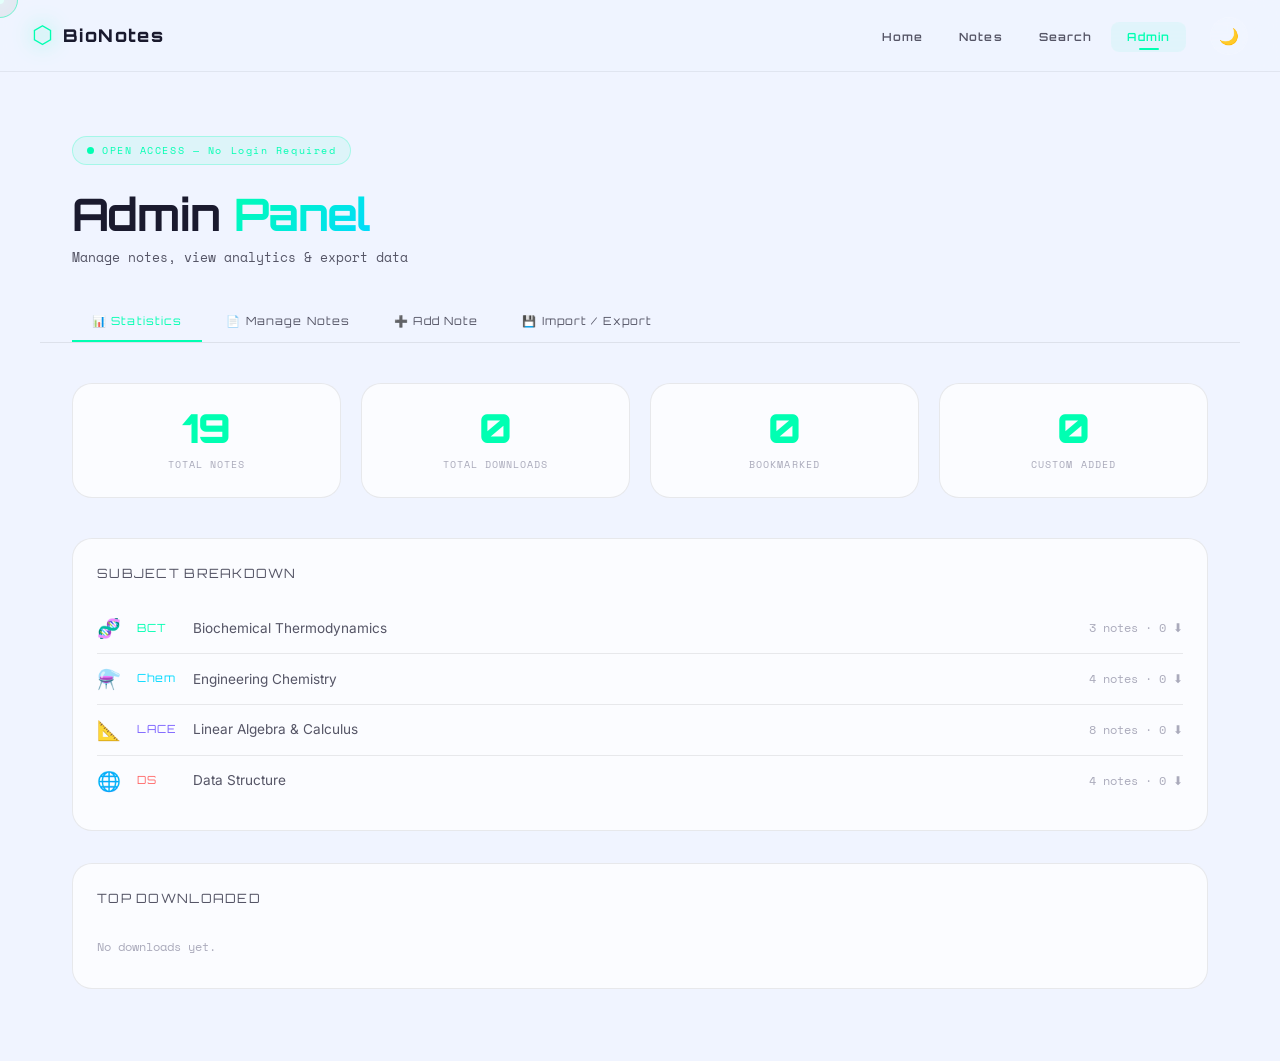
==== commit b6f6ceeb: "Fix line endings" ====
--- a/admin.html
+++ b/admin.html
@@ -6,6 +6,12 @@
   <title>Admin Panel | BioNotes</title>
   <meta name="description" content="BioNotes admin panel — manage notes, view stats, export data." />
   <meta name="theme-color" content="#00FFB2" />
+
+  <!-- Favicons -->
+  <link rel="icon" type="image/x-icon" href="favicon_io/favicon.ico" />
+  <link rel="icon" type="image/png" sizes="32x32" href="favicon_io/favicon-32x32.png" />
+  <link rel="icon" type="image/png" sizes="16x16" href="favicon_io/favicon-16x16.png" />
+  <link rel="apple-touch-icon" sizes="180x180" href="favicon_io/apple-touch-icon.png" />
 
   <!-- Fonts -->
   <link rel="preconnect" href="https://fonts.googleapis.com" />
--- a/assets/css/animations.css
+++ b/assets/css/animations.css
@@ -378,30 +378,31 @@
   filter: blur(120px);
   pointer-events: none;
   z-index: 0;
-  animation: orbFloat 12s ease-in-out infinite;
+  animation: cellPulse 8s ease-in-out infinite;
 }
 .ambient-orb-1 {
   width: 600px; height: 600px;
-  background: radial-gradient(circle, rgba(0,255,178,0.06) 0%, transparent 70%);
+  background: radial-gradient(circle, rgba(0,255,178,0.08) 0%, transparent 70%);
   top: -20%; right: -10%;
   animation-delay: 0s;
 }
 .ambient-orb-2 {
   width: 500px; height: 500px;
-  background: radial-gradient(circle, rgba(123,97,255,0.07) 0%, transparent 70%);
+  background: radial-gradient(circle, rgba(123,97,255,0.09) 0%, transparent 70%);
   bottom: -20%; left: -10%;
-  animation-delay: -4s;
+  animation-delay: -2s;
 }
 .ambient-orb-3 {
   width: 400px; height: 400px;
-  background: radial-gradient(circle, rgba(0,217,255,0.05) 0%, transparent 70%);
+  background: radial-gradient(circle, rgba(0,217,255,0.07) 0%, transparent 70%);
   top: 40%; left: 40%;
-  animation-delay: -8s;
-}
-@keyframes orbFloat {
-  0%, 100% { transform: translate(0, 0) scale(1); }
-  33%       { transform: translate(30px, -40px) scale(1.05); }
-  66%       { transform: translate(-20px, 20px) scale(0.95); }
+  animation-delay: -4s;
+}
+@keyframes cellPulse {
+  0%, 100% { transform: translate(0, 0) scale(1); opacity: 0.5; }
+  25%       { transform: translate(20px, -20px) scale(1.15); opacity: 0.9; }
+  50%       { transform: translate(-10px, 10px) scale(0.95); opacity: 0.6; }
+  75%       { transform: translate(15px, -15px) scale(1.08); opacity: 0.8; }
 }
 
 /* ════════════════════════════════
--- a/assets/css/cards.css
+++ b/assets/css/cards.css
@@ -20,12 +20,12 @@
   overflow: hidden;
   text-decoration: none;
   color: inherit;
-  transition: transform 0.4s cubic-bezier(0.34,1.56,0.64,1),
-              box-shadow 0.4s ease,
-              border-color 0.4s ease;
+  transition: transform 0.4s cubic-bezier(0.34, 1.56, 0.64, 1),
+    box-shadow 0.4s ease,
+    border-color 0.4s ease;
   transform-style: preserve-3d;
   cursor: none;
-  animation: fadeInUp 0.7s cubic-bezier(0.4,0,0.2,1) both;
+  animation: fadeInUp 0.7s cubic-bezier(0.4, 0, 0.2, 1) both;
 }
 
 /* shimmer on load */
@@ -33,12 +33,10 @@
   content: '';
   position: absolute;
   inset: 0;
-  background: linear-gradient(
-    105deg,
-    transparent 20%,
-    rgba(var(--card-rgb), 0.08) 50%,
-    transparent 80%
-  );
+  background: linear-gradient(105deg,
+      transparent 20%,
+      rgba(var(--card-rgb), 0.08) 50%,
+      transparent 80%);
   opacity: 0;
   transition: opacity 0.4s;
 }
@@ -50,11 +48,10 @@
   inset: -1px;
   border-radius: inherit;
   background: linear-gradient(135deg,
-    rgba(var(--card-rgb),0.5),
-    transparent 40%,
-    transparent 60%,
-    rgba(var(--card-rgb),0.3)
-  );
+      rgba(var(--card-rgb), 0.5),
+      transparent 40%,
+      transparent 60%,
+      rgba(var(--card-rgb), 0.3));
   opacity: 0;
   transition: opacity 0.4s;
   pointer-events: none;
@@ -64,25 +61,35 @@
 .subject-card:hover {
   transform: perspective(800px) translateY(-10px) scale(1.02);
   box-shadow:
-    0 30px 70px rgba(0,0,0,0.5),
+    0 30px 70px rgba(0, 0, 0, 0.5),
     0 0 0 1px rgba(var(--card-rgb), 0.3),
     0 0 40px rgba(var(--card-rgb), 0.15);
   border-color: rgba(var(--card-rgb), 0.4);
 }
-.subject-card:hover::before { opacity: 1; }
-.subject-card:hover::after  { opacity: 1; }
+
+.subject-card:hover::before {
+  opacity: 1;
+}
+
+.subject-card:hover::after {
+  opacity: 1;
+}
 
 [data-theme="light"] .subject-card {
-  background: rgba(255,255,255,0.7);
-  border-color: rgba(0,0,0,0.06);
-  box-shadow: 0 4px 24px rgba(0,0,0,0.06);
-}
+  background: rgba(255, 255, 255, 0.7);
+  border-color: rgba(0, 0, 0, 0.06);
+  box-shadow: 0 4px 24px rgba(0, 0, 0, 0.06);
+}
+
 [data-theme="light"] .subject-card:hover {
-  box-shadow: 0 20px 60px rgba(0,0,0,0.12), 0 0 0 1px rgba(var(--card-rgb),0.4);
+  box-shadow: 0 20px 60px rgba(0, 0, 0, 0.12), 0 0 0 1px rgba(var(--card-rgb), 0.4);
 }
 
 /* All inner children above the pseudo-elements */
-.subject-card > * { position: relative; z-index: 1; }
+.subject-card>* {
+  position: relative;
+  z-index: 1;
+}
 
 .subject-card-icon {
   font-size: 2.4rem;
@@ -91,10 +98,12 @@
   filter: drop-shadow(0 0 12px rgba(var(--card-rgb), 0.4));
   transition: filter 0.4s, transform 0.4s;
 }
+
 .subject-card:hover .subject-card-icon {
   filter: drop-shadow(0 0 24px rgba(var(--card-rgb), 0.7));
   transform: rotate(-8deg) scale(1.15);
 }
+
 .subject-card-code {
   font-family: var(--font-head);
   font-size: 0.7rem;
@@ -102,6 +111,7 @@
   color: rgba(var(--card-rgb), 1);
   text-shadow: 0 0 20px rgba(var(--card-rgb), 0.4);
 }
+
 .subject-card-name {
   font-family: var(--font-head);
   font-size: 1.05rem;
@@ -109,11 +119,13 @@
   color: var(--clr-text);
   line-height: 1.3;
 }
+
 .subject-card-count {
   font-size: 0.8rem;
   color: var(--clr-text-dim);
   font-family: var(--font-mono);
 }
+
 .subject-card-desc {
   font-size: 0.82rem;
   color: var(--clr-text-dim);
@@ -124,6 +136,7 @@
   -webkit-box-orient: vertical;
   overflow: hidden;
 }
+
 .subject-card-arrow {
   align-self: flex-start;
   font-size: 1.2rem;
@@ -131,27 +144,35 @@
   transition: transform 0.3s var(--trans-spring), color 0.3s;
   margin-top: auto;
 }
+
 .subject-card:hover .subject-card-arrow {
   transform: translateX(6px);
   color: rgba(var(--card-rgb), 1);
 }
+
 .subject-card-progress {
   position: absolute;
-  bottom: 0; left: 0;
+  bottom: 0;
+  left: 0;
   height: 3px;
   width: 0%;
-  background: linear-gradient(90deg, rgba(var(--card-rgb),0.8), rgba(var(--card-rgb),0.2));
+  background: linear-gradient(90deg, rgba(var(--card-rgb), 0.8), rgba(var(--card-rgb), 0.2));
   transition: width 0.5s ease;
   border-radius: 0 0 0 var(--radius-xl);
 }
-.subject-card:hover .subject-card-progress { width: 100%; }
+
+.subject-card:hover .subject-card-progress {
+  width: 100%;
+}
 
 /* Color band accent top */
 .subject-card-band {
   position: absolute;
-  top: 0; left: 0; right: 0;
+  top: 0;
+  left: 0;
+  right: 0;
   height: 3px;
-  background: linear-gradient(90deg, rgba(var(--card-rgb),0.8), transparent);
+  background: linear-gradient(90deg, rgba(var(--card-rgb), 0.8), transparent);
   border-radius: var(--radius-xl) var(--radius-xl) 0 0;
 }
 
@@ -163,6 +184,7 @@
   min-height: calc(100vh - var(--nav-h));
   padding-top: var(--nav-h);
 }
+
 .notes-main {
   flex: 1;
   padding: 2.5rem 2.5rem 4rem;
@@ -174,23 +196,26 @@
 .notes-page-header {
   margin-bottom: 2.5rem;
 }
+
 .notes-page-tag {
   display: inline-block;
   font-family: var(--font-mono);
   font-size: 0.65rem;
   letter-spacing: 0.25em;
   color: var(--clr-primary);
-  background: rgba(0,255,178,0.07);
-  border: 1px solid rgba(0,255,178,0.2);
+  background: rgba(0, 255, 178, 0.07);
+  border: 1px solid rgba(0, 255, 178, 0.2);
   padding: 5px 14px;
   border-radius: 99px;
   margin-bottom: 0.75rem;
 }
+
 .notes-page-title {
   font-size: clamp(1.8rem, 3vw, 2.6rem);
   color: var(--clr-text);
   margin-bottom: 0.6rem;
 }
+
 .notes-page-sub {
   color: var(--clr-text-dim);
   font-size: 0.9rem;
@@ -201,6 +226,7 @@
 .subject-section {
   margin-bottom: 3.5rem;
 }
+
 .subject-section-header {
   display: flex;
   align-items: center;
@@ -215,29 +241,47 @@
   border-bottom-left-radius: 0;
   border-bottom-right-radius: 0;
 }
+
 .subject-section-header.closed {
   border-bottom-left-radius: var(--radius-lg);
   border-bottom-right-radius: var(--radius-lg);
 }
+
 .subject-section-header:hover {
   background: var(--clr-surface-2);
   border-color: var(--clr-border-hi);
 }
-.ssh-left { display: flex; align-items: center; gap: 1rem; }
-.ssh-icon { font-size: 1.8rem; }
+
+.ssh-left {
+  display: flex;
+  align-items: center;
+  gap: 1rem;
+}
+
+.ssh-icon {
+  font-size: 1.8rem;
+}
+
 .ssh-code {
   font-family: var(--font-head);
   font-size: 0.7rem;
   letter-spacing: 0.2em;
   margin-bottom: 2px;
 }
+
 .ssh-name {
   font-family: var(--font-head);
   font-size: 0.92rem;
   font-weight: 600;
   color: var(--clr-text);
 }
-.ssh-right { display: flex; align-items: center; gap: 0.75rem; }
+
+.ssh-right {
+  display: flex;
+  align-items: center;
+  gap: 0.75rem;
+}
+
 .ssh-count {
   font-family: var(--font-mono);
   font-size: 0.7rem;
@@ -246,13 +290,17 @@
   padding: 3px 10px;
   border-radius: 99px;
 }
+
 .ssh-chevron {
   color: var(--clr-text-dim);
   font-size: 1rem;
   transition: transform 0.3s ease;
   display: inline-block;
 }
-.subject-section-header.open .ssh-chevron { transform: rotate(180deg); }
+
+.subject-section-header.open .ssh-chevron {
+  transform: rotate(180deg);
+}
 
 /* ── NOTES GRID ── */
 .notes-grid {
@@ -266,11 +314,12 @@
   border-radius: 0 0 var(--radius-lg) var(--radius-lg);
   max-height: 9999px;
   overflow: hidden;
-  transition: max-height 0.5s cubic-bezier(0.4,0,0.2,1),
-              padding 0.4s ease,
-              opacity 0.4s ease;
+  transition: max-height 0.5s cubic-bezier(0.4, 0, 0.2, 1),
+    padding 0.4s ease,
+    opacity 0.4s ease;
   opacity: 1;
 }
+
 .notes-grid:not(.open) {
   max-height: 0;
   padding-top: 0;
@@ -287,54 +336,70 @@
   padding: 1.5rem 1.25rem 1.25rem;
   overflow: hidden;
   transition:
-    transform 0.35s cubic-bezier(0.34,1.56,0.64,1),
+    transform 0.35s cubic-bezier(0.34, 1.56, 0.64, 1),
     box-shadow 0.35s ease,
     border-color 0.35s ease;
   cursor: none;
   display: flex;
   flex-direction: column;
   gap: 0.6rem;
-  --mx: 50%; --my: 50%;
+  --mx: 50%;
+  --my: 50%;
   transform-style: preserve-3d;
 }
+
 /* Mouse-tracking glow */
 .note-card::before {
   content: '';
   position: absolute;
   inset: 0;
   background: radial-gradient(circle at var(--mx) var(--my),
-    rgba(0,255,178,0.09) 0%,
-    transparent 65%
-  );
+      rgba(0, 255, 178, 0.09) 0%,
+      transparent 65%);
   opacity: 0;
   transition: opacity 0.3s;
   pointer-events: none;
 }
+
 .note-card:hover {
   transform: perspective(600px) rotateY(calc((var(--mx, 50%) - 50%) * 0.08deg)) rotateX(calc((var(--my, 50%) - 50%) * -0.08deg)) translateY(-6px) scale(1.02);
-  box-shadow: 0 20px 50px rgba(0,0,0,0.5), var(--glow-green);
-  border-color: rgba(0,255,178,0.25);
-}
-.note-card:hover::before { opacity: 1; }
-
-[data-theme="light"] .note-card { background: rgba(255,255,255,0.8); }
-[data-theme="light"] .note-card:hover { box-shadow: 0 16px 40px rgba(0,0,0,0.1); }
+  box-shadow: 0 20px 50px rgba(0, 0, 0, 0.5), var(--glow-green);
+  border-color: rgba(0, 255, 178, 0.25);
+}
+
+.note-card:hover::before {
+  opacity: 1;
+}
+
+[data-theme="light"] .note-card {
+  background: rgba(255, 255, 255, 0.8);
+}
+
+[data-theme="light"] .note-card:hover {
+  box-shadow: 0 16px 40px rgba(0, 0, 0, 0.1);
+}
 
 /* note card top border glow */
 .note-card::after {
   content: '';
   position: absolute;
-  top: 0; left: 0; right: 0;
+  top: 0;
+  left: 0;
+  right: 0;
   height: 2px;
   background: linear-gradient(90deg, var(--clr-primary), var(--clr-secondary), var(--clr-accent));
   opacity: 0;
   transition: opacity 0.3s;
 }
-.note-card:hover::after { opacity: 0.7; }
+
+.note-card:hover::after {
+  opacity: 0.7;
+}
 
 .note-card-pdf-badge {
   position: absolute;
-  top: 1rem; right: 1rem;
+  top: 1rem;
+  right: 1rem;
   font-family: var(--font-mono);
   font-size: 0.55rem;
   letter-spacing: 0.1em;
@@ -359,8 +424,10 @@
   border-radius: 99px;
   align-self: flex-start;
 }
+
 .note-card-tag-dot {
-  width: 5px; height: 5px;
+  width: 5px;
+  height: 5px;
   border-radius: 50%;
   background: rgba(var(--tag-rgb), 1);
   box-shadow: 0 0 6px rgba(var(--tag-rgb), 0.6);
@@ -404,6 +471,7 @@
   margin-top: 0.5rem;
   flex-wrap: wrap;
 }
+
 .nca-btn {
   display: inline-flex;
   align-items: center;
@@ -419,23 +487,27 @@
   text-decoration: none;
   cursor: none;
 }
+
 .nca-view {
   color: #000;
   background: linear-gradient(135deg, var(--clr-primary), var(--clr-secondary));
 }
+
 .nca-view:hover {
   transform: scale(1.05);
-  box-shadow: 0 0 16px rgba(0,255,178,0.4);
-}
+  box-shadow: 0 0 16px rgba(0, 255, 178, 0.4);
+}
+
 .nca-download {
   color: var(--clr-text-dim);
   border-color: var(--clr-border);
   background: transparent;
 }
+
 .nca-download:hover {
   border-color: var(--clr-primary);
   color: var(--clr-primary);
-  background: rgba(0,255,178,0.06);
+  background: rgba(0, 255, 178, 0.06);
 }
 
 /* bookmark button */
@@ -449,8 +521,16 @@
   border: none;
   transition: all var(--trans-fast);
 }
-.nca-bookmark:hover { color: #FFD700; transform: scale(1.15); }
-.nca-bookmark.active { color: #FFD700; filter: drop-shadow(0 0 6px #FFD700); }
+
+.nca-bookmark:hover {
+  color: #FFD700;
+  transform: scale(1.15);
+}
+
+.nca-bookmark.active {
+  color: #FFD700;
+  filter: drop-shadow(0 0 6px #FFD700);
+}
 
 /* ════════════════════════════════
    SIDEBAR
@@ -466,10 +546,16 @@
   overflow-y: auto;
   display: flex;
   flex-direction: column;
-  transition: transform 0.4s cubic-bezier(0.4,0,0.2,1);
-}
-.sidebar::-webkit-scrollbar { width: 3px; }
-.sidebar::-webkit-scrollbar-thumb { background: var(--clr-border-hi); }
+  transition: transform 0.4s cubic-bezier(0.4, 0, 0.2, 1);
+}
+
+.sidebar::-webkit-scrollbar {
+  width: 3px;
+}
+
+.sidebar::-webkit-scrollbar-thumb {
+  background: var(--clr-border-hi);
+}
 
 .sidebar-header {
   padding: 1.5rem 1.5rem 1rem;
@@ -484,6 +570,7 @@
   z-index: 2;
   backdrop-filter: blur(10px);
 }
+
 .sidebar-title {
   font-family: var(--font-head);
   font-size: 0.75rem;
@@ -493,6 +580,7 @@
   align-items: center;
   gap: 8px;
 }
+
 .sidebar-toggle {
   color: var(--clr-text-mute);
   font-size: 0.9rem;
@@ -500,7 +588,11 @@
   border-radius: var(--radius-sm);
   transition: all var(--trans-fast);
 }
-.sidebar-toggle:hover { color: var(--clr-primary); background: var(--clr-surface-2); }
+
+.sidebar-toggle:hover {
+  color: var(--clr-primary);
+  background: var(--clr-surface-2);
+}
 
 .sidebar-nav {
   flex: 1;
@@ -508,7 +600,10 @@
   overflow-y: auto;
 }
 
-.sb-subject { border-bottom: 1px solid var(--clr-border); }
+.sb-subject {
+  border-bottom: 1px solid var(--clr-border);
+}
+
 .sb-subject-btn {
   width: 100%;
   display: flex;
@@ -518,20 +613,34 @@
   text-align: left;
   transition: background var(--trans-fast), color var(--trans-fast);
 }
-.sb-subject-btn:hover { background: var(--clr-surface-2); }
-.sb-subject-btn.open { background: var(--clr-surface-2); }
+
+.sb-subject-btn:hover {
+  background: var(--clr-surface-2);
+}
+
+.sb-subject-btn.open {
+  background: var(--clr-surface-2);
+}
+
 .sb-dot {
-  width: 8px; height: 8px;
+  width: 8px;
+  height: 8px;
   border-radius: 50%;
   flex-shrink: 0;
   box-shadow: 0 0 8px currentColor;
 }
-.sb-subject-info { flex: 1; min-width: 0; }
+
+.sb-subject-info {
+  flex: 1;
+  min-width: 0;
+}
+
 .sb-subject-code {
   font-family: var(--font-head);
   font-size: 0.65rem;
   letter-spacing: 0.15em;
 }
+
 .sb-subject-name {
   font-size: 0.78rem;
   color: var(--clr-text-dim);
@@ -539,6 +648,7 @@
   overflow: hidden;
   text-overflow: ellipsis;
 }
+
 .sb-count {
   font-family: var(--font-mono);
   font-size: 0.65rem;
@@ -548,21 +658,29 @@
   border-radius: 99px;
   flex-shrink: 0;
 }
+
 .sb-chevron {
   color: var(--clr-text-mute);
   font-size: 0.8rem;
   transition: transform 0.3s;
   flex-shrink: 0;
 }
-.sb-subject-btn.open .sb-chevron { transform: rotate(90deg); }
+
+.sb-subject-btn.open .sb-chevron {
+  transform: rotate(90deg);
+}
 
 .sb-notes {
   max-height: 0;
   overflow: hidden;
-  transition: max-height 0.4s cubic-bezier(0.4,0,0.2,1);
-  background: rgba(0,0,0,0.15);
-}
-.sb-notes.open { max-height: 500px; }
+  transition: max-height 0.4s cubic-bezier(0.4, 0, 0.2, 1);
+  background: rgba(0, 0, 0, 0.15);
+}
+
+.sb-notes.open {
+  max-height: 500px;
+}
+
 .sb-note-link {
   display: block;
   width: 100%;
@@ -573,9 +691,10 @@
   transition: color var(--trans-fast), background var(--trans-fast), padding var(--trans-fast);
   border-left: 2px solid transparent;
 }
+
 .sb-note-link:hover {
   color: var(--clr-primary);
-  background: rgba(0,255,178,0.04);
+  background: rgba(0, 255, 178, 0.04);
   border-left-color: var(--clr-primary);
   padding-left: calc(3rem + 4px);
 }
@@ -585,6 +704,7 @@
   border-top: 1px solid var(--clr-border);
   flex-shrink: 0;
 }
+
 .sidebar-stat {
   font-family: var(--font-mono);
   font-size: 0.65rem;
@@ -606,13 +726,16 @@
   background: linear-gradient(135deg, var(--clr-primary), var(--clr-secondary));
   padding: 12px 24px;
   border-radius: 99px;
-  box-shadow: var(--glow-green), 0 8px 24px rgba(0,0,0,0.4);
+  box-shadow: var(--glow-green), 0 8px 24px rgba(0, 0, 0, 0.4);
   z-index: 100;
   border: none;
   transition: all var(--trans-spring);
   animation: breathe 3s ease-in-out infinite;
 }
-.sidebar-open-btn:hover { transform: translateX(-50%) scale(1.06); }
+
+.sidebar-open-btn:hover {
+  transform: translateX(-50%) scale(1.06);
+}
 
 /* ════════════════════════════════
    SUBJECTS LISTING (filter view)
@@ -623,26 +746,174 @@
 }
 
 /* ════════════════════════════════
+   LACE — CO SUBCATEGORY STYLES
+════════════════════════════════ */
+
+/* Body wrapper that collapses like the notes-grid */
+.lace-body {
+  background: var(--clr-surface);
+  border: 1px solid var(--clr-border);
+  border-top: none;
+  border-radius: 0 0 var(--radius-lg) var(--radius-lg);
+  max-height: 9999px;
+  overflow: hidden;
+  transition: max-height 0.55s cubic-bezier(0.4, 0, 0.2, 1),
+    opacity 0.4s ease;
+  opacity: 1;
+  padding-bottom: 1rem;
+}
+
+.lace-body:not(.open) {
+  max-height: 0;
+  opacity: 0;
+  padding-bottom: 0;
+}
+
+/* One CO block (e.g. CO 1 + its two sub-rows) */
+.co-group {
+  border-bottom: 1px solid var(--clr-border);
+  padding-bottom: 0.5rem;
+}
+
+.co-group:last-child {
+  border-bottom: none;
+}
+
+/* CO group header row */
+.co-group-header {
+  display: flex;
+  align-items: center;
+  gap: 0.85rem;
+  padding: 1rem 1.5rem 0.5rem;
+}
+
+/* Coloured CO pill */
+.co-badge {
+  display: inline-flex;
+  align-items: center;
+  justify-content: center;
+  font-family: var(--font-head);
+  font-size: 0.65rem;
+  font-weight: 700;
+  letter-spacing: 0.18em;
+  color: var(--co-clr, #7b61ff);
+  background: rgba(var(--co-rgb, 123, 97, 255), 0.12);
+  border: 1px solid rgba(var(--co-rgb, 123, 97, 255), 0.35);
+  padding: 4px 14px;
+  border-radius: 99px;
+  white-space: nowrap;
+  box-shadow: 0 0 14px rgba(var(--co-rgb, 123, 97, 255), 0.18);
+  flex-shrink: 0;
+}
+
+.co-group-title {
+  font-family: var(--font-head);
+  font-size: 0.82rem;
+  font-weight: 600;
+  color: var(--clr-text);
+  flex: 1;
+}
+
+.co-note-count {
+  font-family: var(--font-mono);
+  font-size: 0.62rem;
+  color: var(--clr-text-mute);
+  background: var(--clr-surface-2);
+  padding: 3px 10px;
+  border-radius: 99px;
+  flex-shrink: 0;
+}
+
+/* Sub-row: "Lecture Notes" or "Classroom Problems" */
+.co-subrow {
+  padding: 0 1.25rem 0.25rem;
+}
+
+.co-subrow-label {
+  display: inline-flex;
+  align-items: center;
+  gap: 6px;
+  font-family: var(--font-mono);
+  font-size: 0.62rem;
+  letter-spacing: 0.1em;
+  color: var(--clr-text-dim);
+  background: var(--clr-surface-2);
+  border: 1px solid var(--clr-border);
+  padding: 4px 12px;
+  border-radius: 99px;
+  margin-bottom: 0.65rem;
+  margin-top: 0.5rem;
+}
+
+.co-sub-icon {
+  font-size: 0.75rem;
+}
+
+/* Lecture Notes sub-label — green tint */
+.co-subrow:has(.co-notes-grid[data-subject="LACE"]) .co-subrow-label:first-child {
+  color: rgba(0, 255, 178, 0.85);
+  border-color: rgba(0, 255, 178, 0.18);
+  background: rgba(0, 255, 178, 0.04);
+}
+
+/* CO notes grid — override border/radius to sit neatly inside co-subrow */
+.co-notes-grid {
+  border-radius: var(--radius-md) !important;
+  border: 1px solid var(--clr-border) !important;
+  border-top: 1px solid var(--clr-border) !important;
+}
+
+[data-theme="light"] .co-badge {
+  background: rgba(var(--co-rgb, 123, 97, 255), 0.08);
+  box-shadow: none;
+}
+
+/* ════════════════════════════════
    RESPONSIVE
 ════════════════════════════════ */
 @media (max-width: 900px) {
-  .notes-layout { display: block; }
-  .notes-main { max-width: 100%; padding: 1.5rem; }
+  .notes-layout {
+    display: block;
+  }
+
+  .notes-main {
+    max-width: 100%;
+    padding: 1.5rem;
+  }
+
   .sidebar {
     position: fixed;
-    top: 0; left: 0;
+    top: 0;
+    left: 0;
     width: min(320px, 90vw);
     height: 100vh;
     z-index: 400;
     transform: translateX(-100%);
     border-right-color: var(--clr-border-hi);
-    box-shadow: 8px 0 40px rgba(0,0,0,0.6);
+    box-shadow: 8px 0 40px rgba(0, 0, 0, 0.6);
   }
-  .sidebar.open { transform: translateX(0); }
-  .sidebar-open-btn { display: block; }
-  .notes-grid { grid-template-columns: repeat(auto-fill, minmax(180px, 1fr)); }
-}
+
+  .sidebar.open {
+    transform: translateX(0);
+  }
+
+  .sidebar-open-btn {
+    display: block;
+  }
+
+  .notes-grid {
+    grid-template-columns: repeat(auto-fill, minmax(180px, 1fr));
+  }
+}
+
 @media (max-width: 480px) {
-  .notes-grid { grid-template-columns: 1fr 1fr; }
-  .notes-main { padding-bottom: 6rem; } /* space for floating btn */
-}
+  .notes-grid {
+    grid-template-columns: 1fr 1fr;
+  }
+
+  .notes-main {
+    padding-bottom: 6rem;
+  }
+
+  /* space for floating btn */
+}
